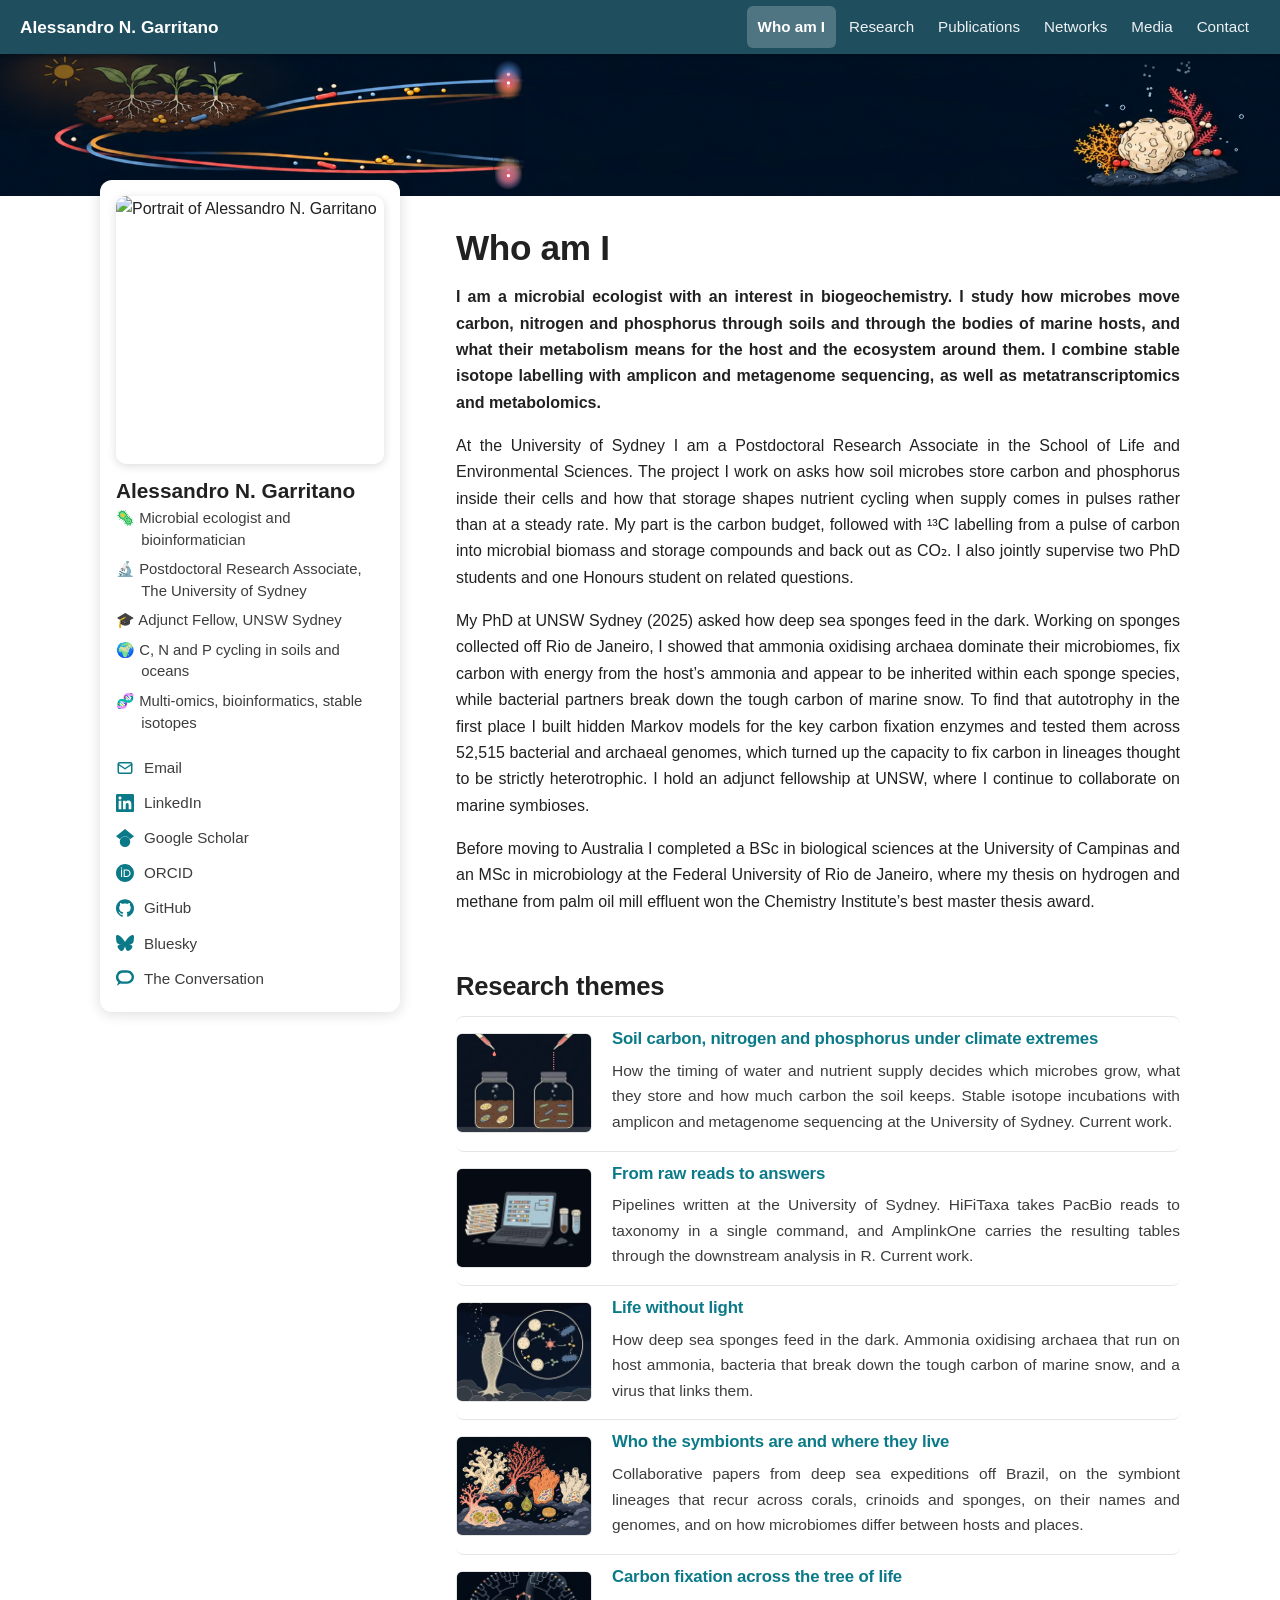
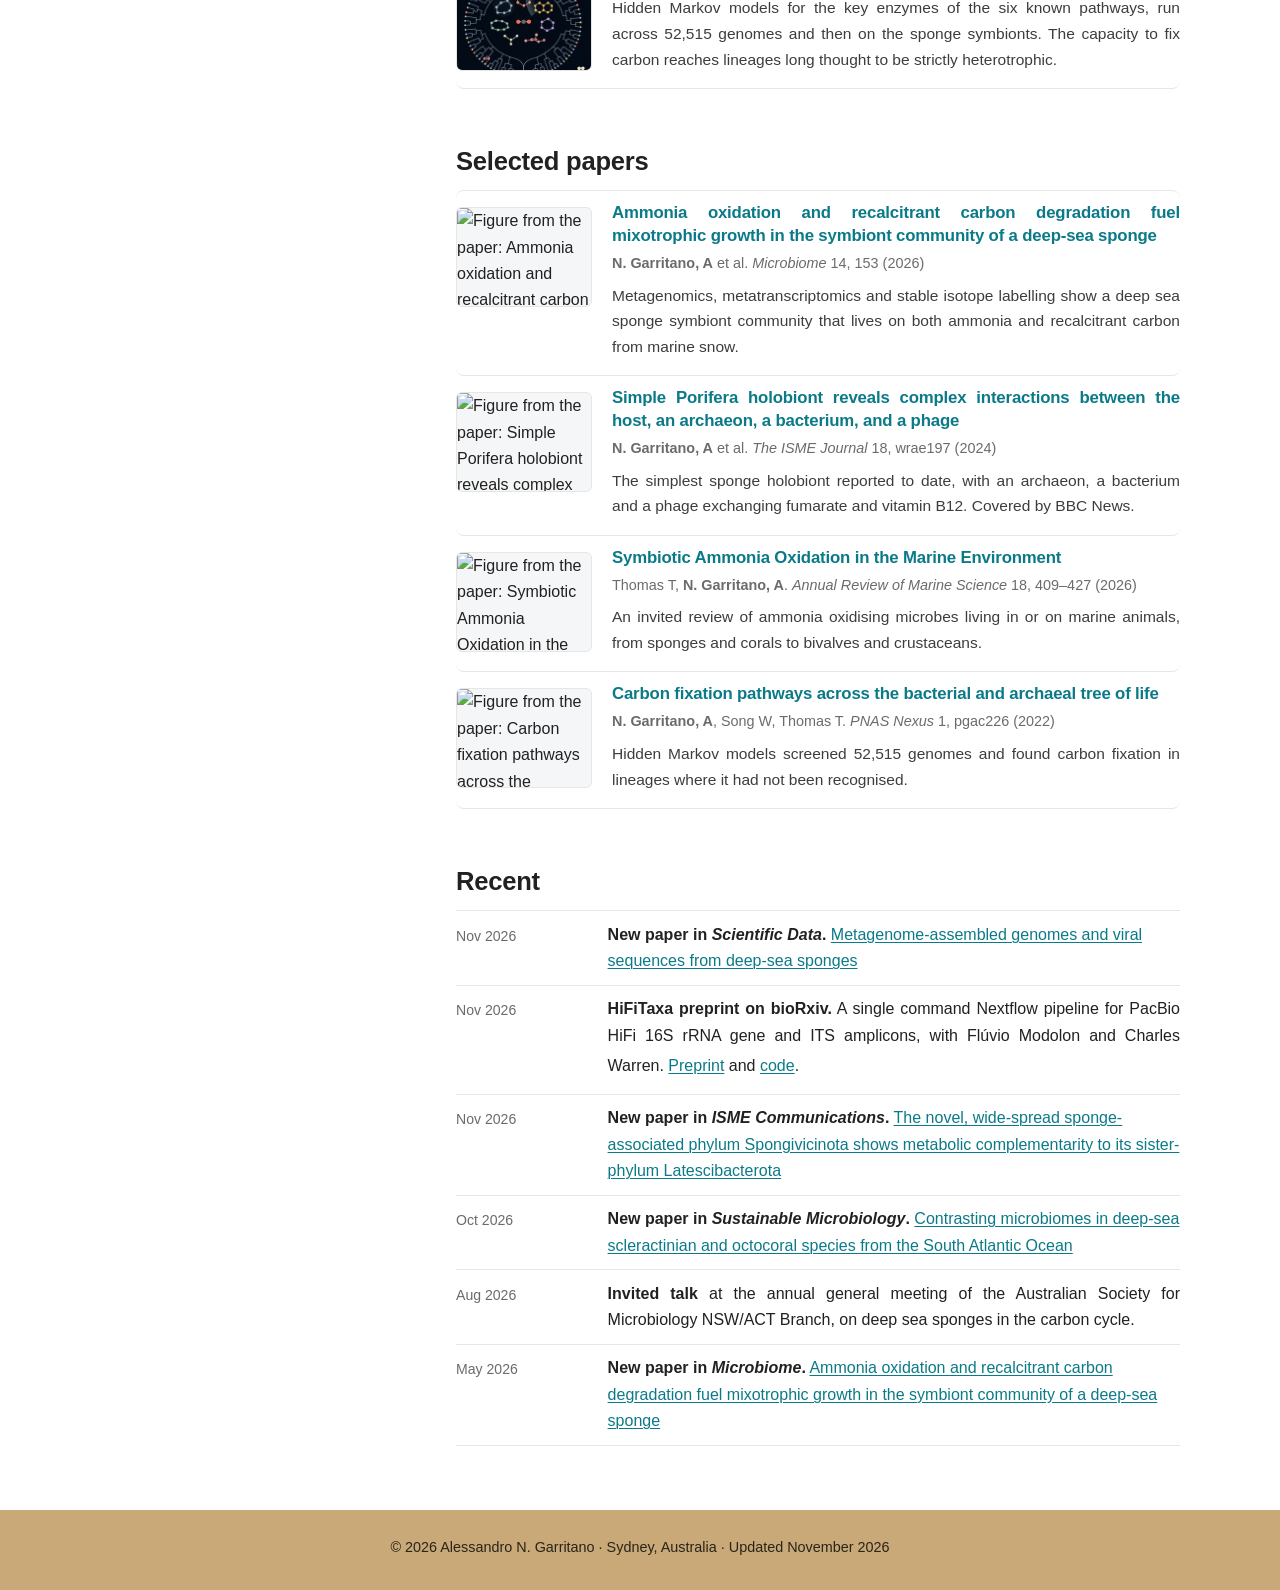
==== index.html @ 1c4681a7 "Website update 2026-11-25" ====
<!doctype html>
<html lang="en-AU">
<head>
<meta charset="utf-8">
<meta name="viewport" content="width=device-width, initial-scale=1">
<title>Alessandro N. Garritano | Microbial ecologist and bioinformatician</title>
<meta name="description" content="Alessandro N. Garritano, microbial ecologist at the University of Sydney, studies how soil and deep sea sponge microbes cycle carbon, nitrogen and phosphorus.">
<link rel="canonical" href="https://www.alessandrogarritano.com/">
<meta property="og:type" content="profile">
<meta property="og:title" content="Alessandro N. Garritano | Microbial ecologist and bioinformatician">
<meta property="og:description" content="Alessandro N. Garritano, microbial ecologist at the University of Sydney, studies how soil and deep sea sponge microbes cycle carbon, nitrogen and phosphorus.">
<meta property="og:url" content="https://www.alessandrogarritano.com/">
<meta property="og:image" content="https://www.alessandrogarritano.com/assets/img/portrait.jpg">
<meta name="twitter:card" content="summary">
<meta name="author" content="Alessandro N. Garritano">
<link rel="stylesheet" href="assets/style.css?v=15395b71e7">
<link rel="stylesheet" href="assets/animated.css?v=15395b71e7">
<link rel="preload" as="image" href="assets/img/banner.webp" media="(min-width: 561px)">
<link rel="preload" as="image" href="assets/img/banner_mobile.webp" media="(max-width: 560px)">
<link rel="icon" href="favicon.ico" sizes="48x48">
<link rel="icon" href="assets/favicon-32.png" sizes="32x32" type="image/png">
<link rel="icon" href="assets/favicon-192.png" sizes="192x192" type="image/png">
<link rel="apple-touch-icon" href="assets/apple-touch-icon.png">
<script>document.documentElement.className = "js"; try { if (sessionStorage.getItem("bannerDrawn")) { document.documentElement.classList.add("banner-drawn"); } } catch (e) {}</script>
<script type="application/ld+json">
{
  "@context": "https://schema.org",
  "@type": "Person",
  "@id": "https://www.alessandrogarritano.com/#person",
  "name": "Alessandro N. Garritano",
  "givenName": "Alessandro",
  "familyName": "Garritano",
  "jobTitle": "Postdoctoral Research Associate",
  "worksFor": {"@type": "Organization", "name": "The University of Sydney"},
  "affiliation": {
    "@type": "OrganizationRole",
    "roleName": "Adjunct Fellow",
    "affiliation": {"@type": "Organization", "name": "UNSW Sydney"}
  },
  "url": "https://www.alessandrogarritano.com/",
  "knowsAbout": ["Microbial ecology", "Soil biogeochemistry", "Soil microbiology", "Marine symbiosis", "Deep sea sponges", "Sponge microbiome", "Holobiont", "Ammonia oxidising archaea", "Ammonia-oxidizing archaea", "Nitrosopumilaceae", "Carbon fixation", "Carbon fixation pathways", "Nitrogen cycling", "Stable isotope probing", "Metagenomics", "Metagenome-assembled genomes", "Amplicon sequencing", "PacBio HiFi 16S rRNA sequencing", "Bioinformatics"],
  "alumniOf": [
    {"@type": "CollegeOrUniversity", "name": "UNSW Sydney"},
    {"@type": "CollegeOrUniversity", "name": "Federal University of Rio de Janeiro"},
    {"@type": "CollegeOrUniversity", "name": "University of Campinas"}
  ],
  "image": "https://www.alessandrogarritano.com/assets/img/portrait.jpg",
  "email": "mailto:alegarritano@gmail.com",
  "sameAs": [
    "https://orcid.org/0000-0002-8159-5178",
    "https://www.wikidata.org/wiki/Q139979362",
    "https://scholar.google.com/citations?user=conXSckAAAAJ",
    "https://github.com/alegarritano",
    "https://www.linkedin.com/in/alessandro-garritano/",
    "https://bsky.app/profile/alegarritano.bsky.social",
    "https://theconversation.com/profiles/alessandro-n-garritano-1388811"
  ]
}
</script>
</head>
<body data-page="index">
<a class="skip" href="#content">Skip to content</a>
<header class="topbar">
  <div class="wrap">
    <a class="brand" href="/">Alessandro N. Garritano</a>
    <nav aria-label="Main"><ul>
      <li><a href="/" aria-current="page">Who am I</a></li>
      <li><a href="research.html">Research</a></li>
      <li><a href="publications.html">Publications</a></li>
      <li><a href="networks.html">Networks</a></li>
      <li><a href="media.html">Media</a></li>
      <li><a href="contact.html">Contact</a></li>
    </ul></nav>
  </div>
</header>
<div class="strip" role="img" aria-label="Illustration of the carbon, nitrogen and phosphorus cycles. Seedlings rooted in soil under the sun on the left, a deep sea sponge with corals on the right, and three coloured loops carrying microbes and molecules between them."></div>
<script>
(function () {
  var bar = document.querySelector('.topbar'), root = document.documentElement;
  function h() { return getComputedStyle(bar).position === 'sticky' ? bar.offsetHeight : 0; }
  function set() { root.style.setProperty('--topbar-h', h() + 'px'); }
  set();
  if (window.ResizeObserver) { new ResizeObserver(set).observe(bar); } else { window.addEventListener('resize', set); }
  window.addEventListener('load', function () {
    set();
    if (location.hash.length < 2) { return; }
    var t = document.getElementById(decodeURIComponent(location.hash.slice(1)));
    if (!t) { return; }
    var top = t.getBoundingClientRect().top, b = h();
    if (top < b || top > b + 60) { t.scrollIntoView(); }
  });
})();
</script>

<main id="main"><div class="layout">
<aside class="side" aria-label="Profile">
  <img class="portrait" src="assets/img/portrait.jpg" alt="Portrait of Alessandro N. Garritano" width="240" height="240">
  <div class="who">
    <p class="name">Alessandro N. Garritano</p>
    <p class="role-short">Microbial ecologist and bioinformatician</p>
    <p class="quick"><a class="email" href="mailto:alegarritano@gmail.com"><svg aria-hidden="true" focusable="false" role="img" viewBox="0 0 24 24" xmlns="http://www.w3.org/2000/svg" class="stroke"><rect x="3" y="5" width="18" height="14" rx="2"/><path d="M3 7l9 6 9-6"/></svg><span>Email</span></a><button type="button" class="more-toggle" aria-expanded="false" aria-controls="profile-more">Profile and links</button></p>
  </div>
  <div class="more" id="profile-more">
  <div class="role">
    <p>🦠 Microbial ecologist and bioinformatician</p>
    <p>🔬 Postdoctoral Research Associate, The University of Sydney</p>
    <p>🎓 Adjunct Fellow, UNSW Sydney</p>
    <p>🌍 C, N and P cycling in soils and oceans</p>
    <p>🧬 Multi-omics, bioinformatics, stable isotopes</p>
  </div>
  <ul class="links">
      <li><a href="mailto:alegarritano@gmail.com"><svg aria-hidden="true" focusable="false" role="img" viewBox="0 0 24 24" xmlns="http://www.w3.org/2000/svg" class="stroke"><rect x="3" y="5" width="18" height="14" rx="2"/><path d="M3 7l9 6 9-6"/></svg><span>Email</span></a></li>
      <li><a href="https://www.linkedin.com/in/alessandro-garritano/"><svg aria-hidden="true" focusable="false" role="img" viewBox="0 0 24 24" xmlns="http://www.w3.org/2000/svg"><path d="M20.447 20.452h-3.554v-5.569c0-1.328-.027-3.037-1.852-3.037-1.853 0-2.136 1.445-2.136 2.939v5.667H9.351V9h3.414v1.561h.046c.477-.9 1.637-1.85 3.37-1.85 3.601 0 4.267 2.37 4.267 5.455v6.286zM5.337 7.433c-1.144 0-2.063-.926-2.063-2.065 0-1.138.92-2.063 2.063-2.063 1.14 0 2.064.925 2.064 2.063 0 1.139-.925 2.065-2.064 2.065zm1.782 13.019H3.555V9h3.564v11.452zM22.225 0H1.771C.792 0 0 .774 0 1.729v20.542C0 23.227.792 24 1.771 24h20.451C23.2 24 24 23.227 24 22.271V1.729C24 .774 23.2 0 22.222 0h.003z"/></svg><span>LinkedIn</span></a></li>
      <li><a href="https://scholar.google.com/citations?user=conXSckAAAAJ"><svg aria-hidden="true" focusable="false" role="img" viewBox="0 0 24 24" xmlns="http://www.w3.org/2000/svg"><path d="M5.242 13.769L0 9.5 12 0l12 9.5-5.242 4.269C17.548 11.249 14.978 9.5 12 9.5c-2.977 0-5.548 1.748-6.758 4.269zM12 10a7 7 0 1 0 0 14 7 7 0 0 0 0-14z"/></svg><span>Google Scholar</span></a></li>
      <li><a href="https://orcid.org/0000-0002-8159-5178"><svg aria-hidden="true" focusable="false" role="img" viewBox="0 0 24 24" xmlns="http://www.w3.org/2000/svg"><path d="M12 0C5.372 0 0 5.372 0 12s5.372 12 12 12 12-5.372 12-12S18.628 0 12 0zM7.369 4.378c.525 0 .947.431.947.947s-.422.947-.947.947a.95.95 0 0 1-.947-.947c0-.525.422-.947.947-.947zm-.722 3.038h1.444v10.041H6.647V7.416zm3.562 0h3.9c3.712 0 5.344 2.653 5.344 5.025 0 2.578-2.016 5.025-5.325 5.025h-3.919V7.416zm1.444 1.303v7.444h2.297c3.272 0 4.022-2.484 4.022-3.722 0-2.016-1.284-3.722-4.097-3.722h-2.222z"/></svg><span>ORCID</span></a></li>
      <li><a href="https://github.com/alegarritano"><svg aria-hidden="true" focusable="false" role="img" viewBox="0 0 24 24" xmlns="http://www.w3.org/2000/svg"><path d="M12 .297c-6.63 0-12 5.373-12 12 0 5.303 3.438 9.8 8.205 11.385.6.113.82-.258.82-.577 0-.285-.01-1.04-.015-2.04-3.338.724-4.042-1.61-4.042-1.61C4.422 18.07 3.633 17.7 3.633 17.7c-1.087-.744.084-.729.084-.729 1.205.084 1.838 1.236 1.838 1.236 1.07 1.835 2.809 1.305 3.495.998.108-.776.417-1.305.76-1.605-2.665-.3-5.466-1.332-5.466-5.93 0-1.31.465-2.38 1.235-3.22-.135-.303-.54-1.523.105-3.176 0 0 1.005-.322 3.3 1.23.96-.267 1.98-.399 3-.405 1.02.006 2.04.138 3 .405 2.28-1.552 3.285-1.23 3.285-1.23.645 1.653.24 2.873.12 3.176.765.84 1.23 1.91 1.23 3.22 0 4.61-2.805 5.625-5.475 5.92.42.36.81 1.096.81 2.22 0 1.606-.015 2.896-.015 3.286 0 .315.21.69.825.57C20.565 22.092 24 17.592 24 12.297c0-6.627-5.373-12-12-12"/></svg><span>GitHub</span></a></li>
      <li><a href="https://bsky.app/profile/alegarritano.bsky.social"><svg aria-hidden="true" focusable="false" role="img" viewBox="0 0 24 24" xmlns="http://www.w3.org/2000/svg"><path d="M12 10.8c-1.087-2.114-4.046-6.053-6.798-7.995C2.566.944 1.561 1.266.902 1.565.139 1.908 0 3.08 0 3.768c0 .69.378 5.65.624 6.479.815 2.736 3.713 3.66 6.383 3.364.136-.02.275-.039.415-.056-.138.022-.276.04-.415.056-3.912.58-7.387 2.005-2.83 7.078 5.013 5.19 6.87-1.113 7.823-4.308.953 3.195 2.05 9.271 7.733 4.308 4.267-4.308 1.172-6.498-2.74-7.078a8.741 8.741 0 0 1-.415-.056c.14.017.279.036.415.056 2.67.297 5.568-.628 6.383-3.364.246-.828.624-5.79.624-6.478 0-.69-.139-1.861-.902-2.206-.659-.298-1.664-.62-4.3 1.24C16.046 4.748 13.087 8.687 12 10.8Z"/></svg><span>Bluesky</span></a></li>
      <li><a href="https://theconversation.com/profiles/alessandro-n-garritano-1388811"><svg aria-hidden="true" focusable="false" role="img" viewBox="0 0 24 24" xmlns="http://www.w3.org/2000/svg"><path d="M23.996 10.543c-.131-4.91-4.289-8.773-9.2-8.773H9.005a8.997 8.997 0 0 0-5.957 15.746L1.05 22.23l4.942-2.98c.95.36 1.964.524 3.012.524h6.024c5.04 0 9.099-4.156 8.969-9.23zm-8.937 5.958H9.07c-2.587 0-5.205-2.03-5.696-4.583a5.724 5.724 0 0 1 5.63-6.874h5.99c2.586 0 5.205 2.03 5.696 4.582.688 3.667-2.095 6.875-5.63 6.875z"/></svg><span>The Conversation</span></a></li>
  </ul>
  </div>
</aside>
<div class="content">
<h1 class="page-title" id="content" tabindex="-1">Who am I</h1>
<p class="intro">I am a microbial ecologist with an interest in biogeochemistry. I study how microbes move carbon, nitrogen and phosphorus through soils and through the bodies of marine hosts, and what their metabolism means for the host and the ecosystem around them. I combine stable isotope labelling with amplicon and metagenome sequencing, as well as metatranscriptomics and metabolomics.</p>
<p>At the University of Sydney I am a Postdoctoral Research Associate in the School of Life and Environmental Sciences. The project I work on asks how soil microbes store carbon and phosphorus inside their cells and how that storage shapes nutrient cycling when supply comes in pulses rather than at a steady rate. My part is the carbon budget, followed with ¹³C labelling from a pulse of carbon into microbial biomass and storage compounds and back out as CO₂. I also jointly supervise two PhD students and one Honours student on related questions.</p>
<p>My PhD at UNSW Sydney (2025) asked how deep sea sponges feed in the dark. Working on sponges collected off Rio de Janeiro, I showed that ammonia oxidising archaea dominate their microbiomes, fix carbon with energy from the host’s ammonia and appear to be inherited within each sponge species, while bacterial partners break down the tough carbon of marine snow. To find that autotrophy in the first place I built hidden Markov models for the key carbon fixation enzymes and tested them across 52,515 bacterial and archaeal genomes, which turned up the capacity to fix carbon in lineages thought to be strictly heterotrophic. I hold an adjunct fellowship at UNSW, where I continue to collaborate on marine symbioses.</p>
<p>Before moving to Australia I completed a BSc in biological sciences at the University of Campinas and an MSc in microbiology at the Federal University of Rio de Janeiro, where my thesis on hydrogen and methane from palm oil mill effluent won the Chemistry Institute’s best master thesis award.</p>

<h2 id="themes">Research themes</h2>
<ul class="items">
  <li class="item"><img class="thumb" src="assets/img/thumbs/theme-soil.webp" alt="Illustration: Soil carbon, nitrogen and phosphorus under climate extremes" loading="lazy" width="136" height="100"><div>
    <h3><a href="research.html#soil">Soil carbon, nitrogen and phosphorus under climate extremes</a></h3>
    <p class="summary">How the timing of water and nutrient supply decides which microbes grow, what they store and how much carbon the soil keeps. Stable isotope incubations with amplicon and metagenome sequencing at the University of Sydney. Current work.</p>
  </div></li>
  <li class="item"><img class="thumb" src="assets/img/thumbs/theme-tools.webp" alt="Illustration: From raw reads to answers" loading="lazy" width="136" height="100"><div>
    <h3><a href="research.html#tools">From raw reads to answers</a></h3>
    <p class="summary">Pipelines written at the University of Sydney. HiFiTaxa takes PacBio reads to taxonomy in a single command, and AmplinkOne carries the resulting tables through the downstream analysis in R. Current work.</p>
  </div></li>
  <li class="item"><img class="thumb" src="assets/img/thumbs/theme-symbiosis.webp" alt="Illustration: Life without light" loading="lazy" width="136" height="100"><div>
    <h3><a href="research.html#symbiosis">Life without light</a></h3>
    <p class="summary">How deep sea sponges feed in the dark. Ammonia oxidising archaea that run on host ammonia, bacteria that break down the tough carbon of marine snow, and a virus that links them.</p>
  </div></li>
  <li class="item"><img class="thumb" src="assets/img/thumbs/theme-hosts.webp" alt="Illustration: Who the symbionts are and where they live" loading="lazy" width="136" height="100"><div>
    <h3><a href="research.html#identity">Who the symbionts are and where they live</a></h3>
    <p class="summary">Collaborative papers from deep sea expeditions off Brazil, on the symbiont lineages that recur across corals, crinoids and sponges, on their names and genomes, and on how microbiomes differ between hosts and places.</p>
  </div></li>
  <li class="item"><img class="thumb" src="assets/img/thumbs/theme-carbon-fixation.jpg" alt="Illustration: Carbon fixation across the tree of life" loading="lazy" width="136" height="100"><div>
    <h3><a href="research.html#carbon-fixation">Carbon fixation across the tree of life</a></h3>
    <p class="summary">Hidden Markov models for the key enzymes of the six known pathways, run across 52,515 genomes and then on the sponge symbionts. The capacity to fix carbon reaches lineages long thought to be strictly heterotrophic.</p>
  </div></li>
</ul>

<h2 id="selected">Selected papers</h2>
<ul class="items">
  <li class="item"><img class="thumb" src="assets/img/thumbs/p-calyx.jpg" alt="Figure from the paper: Ammonia oxidation and recalcitrant carbon degradation fuel mixotrophic growth in the symbiont community of a deep-sea sponge" loading="lazy" width="136" height="100"><div>
    <h3><a href="https://doi.org/10.1186/s40168-026-02411-y">Ammonia oxidation and recalcitrant carbon degradation fuel mixotrophic growth in the symbiont community of a deep-sea sponge</a></h3>
    <span class="venue"><strong>N. Garritano, A</strong> et al. <i>Microbiome</i> 14, 153 (2026)</span>
    <p class="summary">Metagenomics, metatranscriptomics and stable isotope labelling show a deep sea sponge symbiont community that lives on both ammonia and recalcitrant carbon from marine snow.</p>
  </div></li>
  <li class="item"><img class="thumb" src="assets/img/thumbs/p-holobiont.jpg" alt="Figure from the paper: Simple Porifera holobiont reveals complex interactions between the host, an archaeon, a bacterium, and a phage" loading="lazy" width="136" height="100"><div>
    <h3><a href="https://doi.org/10.1093/ismejo/wrae197">Simple Porifera holobiont reveals complex interactions between the host, an archaeon, a bacterium, and a phage</a></h3>
    <span class="venue"><strong>N. Garritano, A</strong> et al. <i>The ISME Journal</i> 18, wrae197 (2024)</span>
    <p class="summary">The simplest sponge holobiont reported to date, with an archaeon, a bacterium and a phage exchanging fumarate and vitamin B12. Covered by BBC News.</p>
  </div></li>
  <li class="item"><img class="thumb" src="assets/img/thumbs/p-review.jpg" alt="Figure from the paper: Symbiotic Ammonia Oxidation in the Marine Environment" loading="lazy" width="136" height="100"><div>
    <h3><a href="https://doi.org/10.1146/annurev-marine-040824-032008">Symbiotic Ammonia Oxidation in the Marine Environment</a></h3>
    <span class="venue">Thomas T, <strong>N. Garritano, A</strong>. <i>Annual Review of Marine Science</i> 18, 409–427 (2026)</span>
    <p class="summary">An invited review of ammonia oxidising microbes living in or on marine animals, from sponges and corals to bivalves and crustaceans.</p>
  </div></li>
  <li class="item"><img class="thumb" src="assets/img/thumbs/p-cfp.jpg" alt="Figure from the paper: Carbon fixation pathways across the bacterial and archaeal tree of life" loading="lazy" width="136" height="100"><div>
    <h3><a href="https://doi.org/10.1093/pnasnexus/pgac226">Carbon fixation pathways across the bacterial and archaeal tree of life</a></h3>
    <span class="venue"><strong>N. Garritano, A</strong>, Song W, Thomas T. <i>PNAS Nexus</i> 1, pgac226 (2022)</span>
    <p class="summary">Hidden Markov models screened 52,515 genomes and found carbon fixation in lineages where it had not been recognised.</p>
  </div></li>
</ul>

<h2 id="recent">Recent</h2>
<ul class="timeline">
  <li><span class="when">Nov 2026</span><p class="what paper"><span class="t">New paper in <i>Scientific Data</i>.</span> <a href="https://doi.org/10.1038/s41597-026-08711-0">Metagenome-assembled genomes and viral sequences from deep-sea sponges</a></p></li>
  <li><span class="when">Nov 2026</span><p class="what"><span class="t">HiFiTaxa preprint on bioRxiv.</span> A single command Nextflow pipeline for PacBio HiFi 16S rRNA gene and ITS amplicons, with Flúvio Modolon and Charles Warren. <a href="https://doi.org/10.64898/2026.11.03.763332">Preprint</a> and <a href="https://github.com/alegarritano/HiFiTaxa">code</a>.</p></li>
  <li><span class="when">Nov 2026</span><p class="what paper"><span class="t">New paper in <i>ISME Communications</i>.</span> <a href="https://doi.org/10.1093/ismeco/ycag317">The novel, wide-spread sponge-associated phylum Spongivicinota shows metabolic complementarity to its sister-phylum Latescibacterota</a></p></li>
  <li><span class="when">Oct 2026</span><p class="what paper"><span class="t">New paper in <i>Sustainable Microbiology</i>.</span> <a href="https://doi.org/10.1093/sumbio/qvag048">Contrasting microbiomes in deep-sea scleractinian and octocoral species from the South Atlantic Ocean</a></p></li>
  <li><span class="when">Aug 2026</span><p class="what"><span class="t">Invited talk</span> at the annual general meeting of the Australian Society for Microbiology NSW/ACT Branch, on deep sea sponges in the carbon cycle.</p></li>
  <li><span class="when">May 2026</span><p class="what paper"><span class="t">New paper in <i>Microbiome</i>.</span> <a href="https://doi.org/10.1186/s40168-026-02411-y">Ammonia oxidation and recalcitrant carbon degradation fuel mixotrophic growth in the symbiont community of a deep-sea sponge</a></p></li>
</ul>
</div>
</div></main>

<footer class="site-footer">
  <div class="wrap">© 2026 Alessandro N. Garritano · Sydney, Australia · Updated November 2026</div>
</footer>
<script>
(function () {
  var b = document.querySelector('.more-toggle'), side = document.querySelector('.side');
  if (!b || !side) { return; }
  b.addEventListener('click', function () {
    var open = side.classList.toggle('open');
    b.setAttribute('aria-expanded', open ? 'true' : 'false');
  });
})();
</script>
<script src="assets/animated.js?v=15395b71e7"></script>
<script src="assets/figures.js?v=15395b71e7"></script>
<script src="assets/extras.js?v=15395b71e7"></script>
<script data-goatcounter="https://alegarritano.goatcounter.com/count" async src="//gc.zgo.at/count.js"></script>
</body>
</html>
---- assets/style.css ----
/* alessandrogarritano.com  |  static site styles, version 2 (banner and pill navigation layout) */
@import url('fonts/fonts.css');

:root {
  --bg: #ffffff;
  --bg-2: #f5f6f7;
  --ink: #212121;
  --ink-2: #3d3d3d;
  --muted: #6b6b6b;
  --accent: #0b7a88;
  --accent-2: #085e69;
  --accent-tint: #e3f1f3;
  --sand: #c8a977;
  --sand-tint: #f3ebdc;
  --rule: #e6e6e6;
  --link: #0b7a88;
  --focus: #b5651d;
  --sans: 'Inter', -apple-system, BlinkMacSystemFont, 'Segoe UI', Roboto, Helvetica, Arial, sans-serif;
  --maxw: 820px;
  color-scheme: light;
}

*, *::before, *::after { box-sizing: border-box; }
html { -webkit-text-size-adjust: 100%; --topbar-h: 56px; scroll-padding-top: calc(var(--topbar-h) + 14px); }
@media (max-width: 760px) { html { --topbar-h: 100px; } }
@media (max-width: 560px) { html { --topbar-h: 0px; } }
body {
  margin: 0;
  background: var(--bg);
  color: var(--ink);
  font-family: var(--sans);
  font-size: 1rem;
  line-height: 1.65;
}
img, svg { max-width: 100%; height: auto; }
a { color: var(--link); text-decoration: underline; text-decoration-thickness: 1px; text-underline-offset: 0.14em; }
a:hover { color: var(--accent-2); }
a:focus-visible, button:focus-visible { outline: 3px solid var(--focus); outline-offset: 2px; border-radius: 3px; }
.skip { position: fixed; left: -999px; top: 8px; background: #fff; color: var(--accent-2); font-weight: 600; padding: 8px 14px; border-radius: 6px; z-index: 40; box-shadow: 0 2px 10px rgba(0,0,0,0.3); }
.skip:focus, .skip:focus-visible { left: 8px; outline: 3px solid var(--focus); outline-offset: 2px; }
h1[tabindex="-1"]:focus, h2[tabindex="-1"]:focus { outline: none; }

h1, h2, h3, h4 { color: var(--ink); line-height: 1.25; letter-spacing: -0.01em; margin: 0 0 0.5em; }
h2 { font-size: 1.6rem; font-weight: 700; margin-top: 2.2em; }
h3 { font-size: 1.12rem; font-weight: 600; margin-top: 1.5em; }
p { margin: 0 0 1.05em; }
strong, b { font-weight: 600; }
sub, sup { line-height: 0; font-size: 0.72em; }
hr { border: 0; border-top: 1px solid var(--rule); margin: 2.4em 0; }

/* top bar */
.topbar { position: sticky; top: 0; z-index: 20; background: #1f4e5f; color: #fff; box-shadow: 0 1px 4px rgba(0,0,0,0.18); }
.topbar .wrap { max-width: none; margin: 0; padding: 0 20px; min-height: 54px; display: flex; align-items: center; justify-content: space-between; gap: 12px 20px; flex-wrap: wrap; }
.topbar .brand { color: #fff; font-weight: 700; font-size: 1.08rem; text-decoration: none; white-space: nowrap; padding: 12px 0; }
.topbar nav ul { list-style: none; margin: 0; padding: 0; display: flex; flex-wrap: wrap; gap: 2px; }
.topbar nav a { display: block; color: rgba(255,255,255,0.92); text-decoration: none; padding: 8px 11px; border-radius: 6px; font-size: 0.95rem; font-weight: 500; }
.topbar a:focus-visible { outline-color: #fff; }
.topbar nav a:hover { background: rgba(255,255,255,0.14); color: #fff; }
.topbar nav a[aria-current="page"] { background: rgba(255,255,255,0.22); color: #fff; font-weight: 700; }
@media (max-width: 560px) { .topbar .wrap { padding-bottom: 6px; } .topbar nav a { padding: 6px 9px; font-size: 0.9rem; } }

/* banner strip */
.strip { aspect-ratio: 2000 / 222; max-height: 240px; background: #001024 url('img/banner.webp') center / cover no-repeat; }

/* two column layout with sidebar */
.layout { max-width: 1120px; margin: 0 auto; padding: 22px 20px 40px; display: grid; grid-template-columns: 1fr; gap: 28px; }
.side { background: #fff; border-radius: 12px; box-shadow: 0 2px 14px rgba(0,0,0,0.14); padding: 16px; position: relative; z-index: 2; }
@media (min-width: 880px) { .layout { grid-template-columns: 300px minmax(0, 1fr); gap: 56px; padding-top: 0; } .side { position: sticky; top: 74px; align-self: start; margin-top: -16px; } .content { padding-top: 30px; } }
.side .portrait { width: 100%; max-width: 100%; aspect-ratio: 1 / 1; object-fit: cover; border-radius: 10px; display: block; box-shadow: 0 2px 10px rgba(0,0,0,0.14); }
.side .name { font-size: 1.3rem; font-weight: 700; margin: 14px 0 4px; line-height: 1.25; }
.side .role { margin: 0 0 16px; display: grid; gap: 8px; color: var(--ink-2); font-size: 0.93rem; line-height: 1.45; }
.side .role p { margin: 0; padding-left: 1.7em; text-indent: -1.7em; text-align: left; hyphens: manual; }
.side .links { list-style: none; padding: 0; margin: 0; display: grid; gap: 0; }
.side .links a { display: flex; align-items: center; gap: 10px; padding: 5px 0; color: var(--ink-2); text-decoration: none; font-size: 0.95rem; }
.side .links a:hover { color: var(--accent); }
.side .links svg { width: 18px; height: 18px; fill: currentColor; color: var(--accent); flex: 0 0 18px; }
.side .links svg.stroke { fill: none; stroke: currentColor; stroke-width: 2; stroke-linecap: round; stroke-linejoin: round; }
.side .role-short, .side .quick { display: none; }
/* phones and tablets: compact card, the longer profile sits behind a button */
@media (max-width: 879px) {
  .side { display: grid; grid-template-columns: 64px minmax(0, 1fr); gap: 0 14px; align-items: center; margin-top: -24px; padding: 12px 14px; }
  .side .portrait { width: 64px; border-radius: 50%; }
  .side .name { margin: 0; font-size: 1.12rem; }
  .side .role-short { display: block; margin: 1px 0 0; color: var(--ink-2); font-size: 0.86rem; line-height: 1.35; }
  .side .quick { display: flex; flex-wrap: wrap; align-items: center; gap: 0 16px; margin: 0; font-size: 0.9rem; }
  .side .quick .email { display: inline-flex; align-items: center; gap: 6px; font-weight: 600; text-decoration: none; padding: 8px 0; }
  .side .quick svg { width: 16px; height: 16px; fill: currentColor; }
  .side .quick svg.stroke { fill: none; stroke: currentColor; stroke-width: 2; stroke-linecap: round; stroke-linejoin: round; }
  .side .more-toggle { font: inherit; color: var(--link); background: none; border: 0; padding: 8px 0; cursor: pointer; text-decoration: underline; text-underline-offset: 0.14em; }
  .side .more-toggle::after { content: " +"; }
  .side.open .more-toggle::after { content: " \2212"; }
  .side .more { grid-column: 1 / -1; margin-top: 12px; padding-top: 12px; border-top: 1px solid var(--rule); }
  .js .side:not(.open) .more { display: none; }
  html:not(.js) .side .more-toggle { display: none; }
  .side .links { grid-template-columns: repeat(2, minmax(0, 1fr)); gap: 0 14px; }
  .side .links li:first-child { display: none; }
  .layout { gap: 18px; padding-top: 22px; }
  .content .page-title { font-size: 1.8rem; }
}
.content { min-width: 0; }
.content .page-title { font-size: 2.2rem; margin-top: 0; }
.content p, .content .pub .summary, .content .item .summary { text-align: justify; hyphens: auto; }
.content .meta, .content .subnav, .content .lede { text-align: left; hyphens: manual; }

/* page body */
main { padding: 0; }
.container { max-width: var(--maxw); margin: 0 auto; padding: 0 20px; }
.page-title { font-size: 1.9rem; font-weight: 700; margin: 0.4em 0 0.4em; }
.lede { font-size: 1.15rem; line-height: 1.55; color: var(--ink-2); }
.meta { font-size: 0.9rem; color: var(--muted); }
.small { font-size: 0.93rem; }
.eyebrow { font-size: 0.78rem; font-weight: 600; letter-spacing: 0.1em; text-transform: uppercase; color: var(--accent); margin: 0 0 0.6em; }
.subnav { font-size: 0.92rem; color: var(--muted); margin: 0 0 1.6rem; }
nav.subnav { display: flex; flex-wrap: wrap; gap: 4px 20px; font-size: 0.95rem; }
.subnav a { margin-right: 0; }

/* buttons */
.btn { display: inline-block; font-size: 0.92rem; font-weight: 600; text-decoration: none; color: #fff; background: var(--accent); padding: 9px 18px; border-radius: 999px; }
.btn:hover { background: var(--accent-2); color: #fff; }
.btn.ghost { color: var(--accent); background: transparent; border: 1.5px solid var(--accent); }
.btn.ghost:hover { background: var(--accent-tint); }
.btn-row { display: flex; flex-wrap: wrap; gap: 10px; margin: 0.6em 0 1.8em; }

/* thumbnail lists (publications, projects, themes) */
.items { list-style: none; padding: 0; margin: 0.6rem 0 0; }
.item { display: grid; grid-template-columns: 136px 1fr; gap: 20px; align-items: start; padding: 16px 0; border-bottom: 1px solid var(--rule); }
.item:first-child { border-top: 1px solid var(--rule); }
.thumb { width: 136px; height: 100px; object-fit: cover; border-radius: 6px; background: var(--bg-2); display: block; border: 1px solid var(--rule); }
.item h3 { margin: 0 0 0.25em; font-size: 1.05rem; line-height: 1.35; text-align: justify; hyphens: auto; }
.item h3 a { text-decoration: none; }
.item h3 a:hover { text-decoration: underline; }
.item .authors { display: block; color: var(--ink-2); font-size: 0.95rem; }
.item .venue { display: block; color: var(--muted); font-size: 0.9rem; margin-bottom: 0.3em; }
.item .venue i { font-style: italic; }
.item > div { min-width: 0; }
.item .links { font-size: 0.88rem; overflow-wrap: anywhere; }
.item .links a + a { margin-left: 12px; }
.item .summary { margin: 0.45em 0 0; font-size: 0.97rem; color: var(--ink-2); }
.item .credit { display: block; font-size: 0.74rem; color: var(--muted); margin-top: 4px; line-height: 1.3; }
@media (max-width: 560px) {
  .item { grid-template-columns: 100px 1fr; gap: 14px; }
  .thumb { width: 100px; height: 74px; }
}
.tag { display: inline-block; font-size: 0.72rem; font-weight: 600; letter-spacing: 0.04em; text-transform: uppercase; color: var(--accent); background: var(--accent-tint); border-radius: 4px; padding: 2px 7px; vertical-align: middle; margin-left: 6px; }
.tag.sand { color: #5b4418; background: var(--sand-tint); }

/* research illustrations (inline svg) */
.ill { margin: 1.4rem auto 1.8rem; max-width: 680px; }
.ill svg, .ill img { display: block; width: 100%; height: auto; }
.ill img { border-radius: 10px; }
.ill figcaption { font-size: 0.86rem; color: var(--muted); margin: 8px 4px 0; text-align: center; }
.ill .ln { fill: none; stroke: #1f4e5f; stroke-width: 2; stroke-linecap: round; stroke-linejoin: round; }
.ill .ln2 { fill: none; stroke: #c8a977; stroke-width: 2; stroke-linecap: round; stroke-linejoin: round; }
.ill .ln3 { fill: none; stroke: #8a8a8a; stroke-width: 1.5; stroke-linecap: round; stroke-linejoin: round; }
.ill .thin { stroke-width: 1.2; }
.ill .dash { stroke-dasharray: 5 5; }
.ill .f1 { fill: #dce8ec; }
.ill .f2 { fill: #efe4cf; }
.ill .f3 { fill: #1f4e5f; }
.ill .f4 { fill: #c8a977; }
.ill .fb { fill: #ffffff; }
.ill .lab { font-family: var(--sans); font-size: 12px; fill: #3d3d3d; }
.ill .lab-s { font-family: var(--sans); font-size: 10.5px; fill: #6b6b6b; }
.ill .lab-b { font-family: var(--sans); font-size: 12px; font-weight: 600; fill: #1f4e5f; }
.ill .mono { font-family: ui-monospace, 'SF Mono', Menlo, Consolas, monospace; font-size: 11.5px; fill: #212121; }
.ill .glass { fill: #ffffff; stroke: #1f4e5f; stroke-width: 2; }
.ill .p1 { fill: #1f4e5f; }
.ill .p2 { fill: #c8a977; }
.ill .p3 { fill: #dce8ec; stroke: #1f4e5f; stroke-width: 1.5; }
.ill .p4 { fill: #efe4cf; stroke: #c8a977; stroke-width: 1.5; }
.ill .p5 { fill: #8a8a8a; }
.ill .p6 { fill: #ffffff; stroke: #3d3d3d; stroke-width: 1.5; }
.ill .p0 { fill: #ffffff; stroke: #d0d0d0; stroke-width: 1; }

.theme { margin-top: 2.6rem; padding-top: 0.2rem; border-top: 1px solid var(--rule); }
.theme:first-of-type { border-top: 0; margin-top: 0; }

/* tools */
.tools { display: grid; grid-template-columns: 1fr; gap: 14px; margin: 1.2rem 0 0; padding: 0; list-style: none; }
@media (min-width: 700px) { .tools { grid-template-columns: repeat(3, 1fr); } }
.tool { border: 1px solid var(--rule); border-radius: 10px; padding: 16px 18px; background: var(--bg-2); }
.tool h3 { margin: 0 0 0.4em; font-size: 1.05rem; }
.tool p { font-size: 0.95rem; line-height: 1.5; color: var(--ink-2); margin: 0 0 0.6em; }
.tool .links { font-size: 0.88rem; }
.tool .links a + a { margin-left: 12px; }

/* timeline (cv, recent) */
.timeline { list-style: none; padding: 0; margin: 0.6em 0 0; }
.timeline li { display: grid; grid-template-columns: 8.6em 1fr; gap: 14px; padding: 0.65em 0; border-top: 1px solid var(--rule); }
.timeline li:last-child { border-bottom: 1px solid var(--rule); }
.timeline .when { font-size: 0.88rem; color: var(--muted); padding-top: 0.2em; }
.timeline .what { margin: 0; }
.timeline .what .t { font-weight: 600; }
@media (max-width: 480px) { .timeline li { grid-template-columns: 1fr; gap: 2px; } }
.cv h2 { font-size: 1.35rem; margin-top: 2em; padding-bottom: 0.3em; border-bottom: 2px solid var(--accent-tint); }

/* contact */
.contact-list { list-style: none; padding: 0; margin: 1rem 0 0; display: grid; grid-template-columns: 1fr; gap: 10px; }
@media (min-width: 640px) { .contact-list { grid-template-columns: 1fr 1fr; } }
.contact-list li { border: 1px solid var(--rule); border-radius: 10px; padding: 14px 16px; background: var(--bg-2); }
.contact-list .k { display: block; font-size: 0.76rem; font-weight: 600; letter-spacing: 0.08em; text-transform: uppercase; color: var(--muted); margin-bottom: 4px; }
.contact-list a { word-break: break-word; }

/* footer */
.site-footer { background: var(--sand); margin-top: 24px; padding: 26px 16px 30px; text-align: center; color: #2a2419; font-size: 0.9rem; }
.site-footer .wrap { max-width: 1120px; margin: 0 auto; }

/* print (used for the CV PDF) */
.print-only { display: none; }
@media print {
  @page { size: A4; margin: 16mm 16mm 18mm; }
  body { font-size: 10.4pt; line-height: 1.38; background: #fff; color: #111; }
  .hero, .site-footer, .no-print, .skip { display: none !important; }
  main { padding: 0; }
  .container { max-width: none; padding: 0; }
  .page-title { font-size: 20pt; margin-bottom: 0.2em; }
  .cv h2 { font-size: 12pt; margin-top: 1.3em; break-after: avoid; }
  .timeline li { break-inside: avoid; padding: 0.35em 0; }
  a { color: #0b7a88; text-decoration: none; }
  .print-only { display: block !important; }
}

/* compact paper list inside research themes */
.pubs { list-style: none; padding: 0; margin: 0.4rem 0 0; }
.pub { padding: 0.9em 0; border-top: 1px solid var(--rule); }
.pub:last-child { border-bottom: 1px solid var(--rule); }
.pub .title { font-weight: 600; display: block; line-height: 1.4; }
.pub .venue { display: block; color: var(--muted); font-size: 0.92rem; }
.pub .venue i { font-style: italic; }
.pub .links { display: block; font-size: 0.88rem; margin-top: 0.2em; }
.pub .links a + a { margin-left: 12px; }
.pub .summary { margin: 0.45em 0 0; color: var(--ink-2); font-size: 0.97rem; }
.thumb.contain { object-fit: contain; padding: 6px; background: #fff; }

/* cv page, plain lists and pdf viewer */
.cvlist { list-style: none; padding: 0; margin: 0.3em 0 0; }
.cvlist li { padding: 0.5em 0; border-bottom: 1px solid var(--rule); font-size: 0.97rem; line-height: 1.5; }
.cvlist li b { color: var(--accent); font-weight: 600; margin-right: 8px; }
.pdf-embed { border: 1px solid var(--rule); border-radius: 10px; overflow: hidden; background: var(--bg-2); }
.pdf-embed iframe { width: 100%; height: 920px; border: 0; display: block; }
.pdf-fallback { display: none; margin-top: 0.6em; }
@media (max-width: 700px) { .pdf-embed { display: none; } .pdf-fallback { display: block; } }
.tools { grid-template-columns: repeat(auto-fit, minmax(260px, 1fr)); }
@media (min-width: 700px) { .tools { grid-template-columns: repeat(auto-fit, minmax(260px, 1fr)); } }
@media print { .cvlist li { break-inside: avoid; padding: 0.3em 0; } .cvlist li b { color: #0b7a88; } }

/* research page, career stage blocks with question headings */
.stage { margin: 3rem 0 0; padding-top: 1.1rem; border-top: 3px solid var(--accent-tint); font-size: 1.05rem; font-weight: 700; letter-spacing: 0.02em; color: var(--accent); }
.stage .meta { display: block; text-transform: none; letter-spacing: 0; font-weight: 400; font-size: 0.95rem; color: var(--muted); margin-top: 3px; }
.theme h3.q { font-size: 1.4rem; font-weight: 700; line-height: 1.25; margin: 1.1em 0 0.5em; letter-spacing: -0.01em; }
.stage + .theme { border-top: 0; margin-top: 1.2rem; }

/* media page */
.media-list { list-style: none; padding: 0; margin: 0.6rem 0 0; }
.media-list li { padding: 0.7em 0; border-bottom: 1px solid var(--rule); }
.media-list .outlet { font-weight: 600; }
.media-list .when { color: var(--muted); font-size: 0.9rem; margin-left: 8px; }
.media-list .about { display: block; color: var(--ink-2); font-size: 0.95rem; margin-top: 2px; }

/* paper cards on the research page */
.pubcards { grid-template-columns: repeat(auto-fit, minmax(300px, 1fr)); }
.tool .venue { color: var(--muted); font-size: 0.88rem; margin: -0.2em 0 0.55em; }
.tool .links a { margin-right: 12px; }
.tool .links a + a { margin-left: 0; }
.tool .tag { margin-left: 4px; }

/* status badges */
.badge { display: inline-block; font-size: 0.68rem; font-weight: 700; letter-spacing: 0.07em; text-transform: uppercase; padding: 3px 8px; border-radius: 4px; vertical-align: middle; line-height: 1.2; margin-right: 4px; }
.badge.published { background: #dcefe3; color: #1d6b3a; }
.badge.accepted { background: #dbe9f6; color: #1f4e7a; }
.badge.review { background: var(--sand-tint); color: #5b4418; }
/* tidy cards: equal structure, links pinned to the bottom */
.tool { display: flex; flex-direction: column; padding: 18px 20px; }
.tool h3 { font-size: 1.05rem; line-height: 1.35; margin: 0 0 0.45em; }
.tool .venue { color: var(--muted); font-size: 0.86rem; line-height: 1.5; margin: 0 0 0.7em; }
.tool p { margin: 0 0 0.7em; }
.tool .links { margin-top: auto; padding-top: 0.2em; margin-bottom: 0; }
.tools { gap: 16px; align-items: stretch; }
.content .tool p { text-align: justify; hyphens: auto; }
.content .tool .venue, .content .tool .links { text-align: left; }
.content h3.year { font-size: 1.02rem; font-weight: 700; color: var(--ink-2); margin: 1.6rem 0 0; padding-bottom: 4px; border-bottom: 1px solid var(--rule); }
.content h2 + h3.year { margin-top: 0.9rem; }
.content h3.year + .items { margin-top: 0; }
.content h3.year + .items .item:first-child { border-top: 0; }

/* opening paragraph of Who am I */
.content p.intro { font-weight: 700; }

/* networks page */
.network { margin-top: 1.6rem; }
.network h2 { margin-bottom: 0.4rem; }
.network p:last-child { margin-top: 0.3rem; }

/* phones get a 6 to 1 banner, half the height of the earlier 3 to 1 strip */
@media (max-width: 560px) { .strip { aspect-ratio: 900 / 150; max-height: none; background-image: url('img/banner_mobile.webp'); } }

/* phones: body copy is left aligned, full justification leaves wide gaps in narrow columns */

/* citation and attention badges, on the same line as the DOI and Summary links */
.item .links { display: flex; flex-wrap: wrap; align-items: center; gap: 4px 12px; }
.item .links a + a { margin-left: 0; }
.item .metrics { display: inline-flex; flex-wrap: wrap; align-items: center; gap: 4px 8px; line-height: 1; }
.item .metrics > span { display: inline-block; }
.item .metrics a { text-decoration: none; }

/* comfortable tap height for the small text links */
.item .links > a, .tool .links a, nav.subnav a { display: inline-block; padding: 6px 0; }
/* narrow phones: thumbnail above the text so the text keeps the full width */
@media (max-width: 480px) { .item { grid-template-columns: 1fr; gap: 10px; } .item .thumb { width: 136px; height: 100px; } }
/* phones: the three row top bar scrolls away with the page instead of staying pinned */
@media (max-width: 560px) { .topbar { position: static; } }

/* the title's first line has built in leading above the letters; pull it up so the letters start level with the top of the thumbnail */
.item h3 { margin-top: -0.3em; }

/* the whole row of a theme or paper is clickable, not only its title; other links in the row stay on top */
.item { position: relative; }
.item h3 a::after { content: ""; position: absolute; inset: 0; }
.item .links, .item .links a, .item .metrics, .item .authors a, .item .venue a, .item .summary a { position: relative; z-index: 1; }
.item:hover h3 a { text-decoration: underline; }
/* small inline links get a taller tap area */
.timeline .what a, .item .links a, .item .venue a { display: inline-block; padding: 4px 0; }


/* Publications: copy citation button, styled as a small link beside the DOI */
.item .cite { position: relative; z-index: 1; margin-left: 12px; padding: 4px 0; border: 0; background: none; font: inherit; color: var(--accent-2); text-decoration: underline; text-decoration-color: var(--rule); text-underline-offset: 2px; cursor: pointer; }
.item .cite:hover { color: var(--accent); text-decoration-color: currentColor; }
.item .cite.done { color: var(--muted); text-decoration: none; }

/* Recent: automatic paper entries read as a title line, so no justified stretching and the link wraps like text */
.timeline .what.paper { text-align: left; hyphens: manual; }
.timeline .what.paper a { display: inline; padding: 0; }

/* Research cards: citation and attention badges under the links */
.tool .metrics { display: flex; flex-wrap: wrap; align-items: center; gap: 4px 8px; margin: 0.3em 0 0; line-height: 1; }
.tool .metrics:empty { display: none; }
.tool .metrics > span { display: inline-block; }
.tool .metrics a { text-decoration: none; margin: 0; padding: 0; }
---- assets/animated.css ----
/* Animated preview layer (not on the live site). Loaded after style.css. */

/* 1. the element cycle in the banner */
.strip { position: relative; overflow: hidden; }
.strip canvas.cycle { position: absolute; inset: 0; width: 100%; height: 100%; pointer-events: none; }
.strip .cycle-hint { position: absolute; top: 8px; padding: 3px 9px; border-radius: 999px; background: rgba(0,16,36,0.6); color: #fff; font: 600 12px/1.4 var(--sans); opacity: 0; transform: translateY(-4px); transition: opacity 0.25s, transform 0.25s; pointer-events: none; }
.strip .cycle-hint.left { left: 12px; }
.strip .cycle-hint.right { right: 12px; }
.strip.hover-soil .cycle-hint.left, .strip.hover-sea .cycle-hint.right { opacity: 1; transform: none; }
/* on the first page of a visit the banner opens without its loops, and the script draws them in */
@media (min-width: 561px) and (prefers-reduced-motion: no-preference) {
  .js:not(.banner-drawn) .strip { background-image: url('img/banner_noloops.webp'); }
}
@media (max-width: 560px) and (prefers-reduced-motion: no-preference) {
  .js:not(.banner-drawn) .strip { background-image: url('img/banner_mobile_noloops.webp'); }
}

/* themes on the home page light up when their end of the cycle is hovered */
.items .item { transition: background-color 0.3s, box-shadow 0.3s; border-radius: 8px; }
.items .item.lit { background: var(--accent-tint); box-shadow: inset 4px 0 0 var(--accent); }

/* 2. research page: the margins darken from sunlit to midnight as the page goes deeper */
/* same layout as every other page: the page column stays white and only the space outside it takes the depth colour */
body.depth { background: linear-gradient(90deg, var(--depth-bg, #fff) 0, var(--depth-bg, #fff) calc(50% - 560px), #fff calc(50% - 560px), #fff calc(50% + 560px), var(--depth-bg, #fff) calc(50% + 560px)); }
/* phones and tablets: a thin depth line at the left edge instead of the gauge */
.depth-line { position: fixed; left: 0; top: 0; bottom: 0; width: 5px; background: var(--depth-bg, #fff); z-index: 14; transition: background-color 1.2s ease-out; }
@media (min-width: 1180px) { .depth-line { display: none; } }

@media (prefers-reduced-motion: reduce) {
  body.depth, .depth-line, .items .item { transition: none; }
}

/* ---------- smooth page changes: the bar, banner and sidebar stay, the content fades ---------- */
@view-transition { navigation: auto; }
.topbar { view-transition-name: topbar; }
.strip { view-transition-name: strip; }
.side { view-transition-name: side; }
::view-transition-old(root), ::view-transition-new(root) { animation-duration: 220ms; }

/* ---------- research figures ---------- */
.fig-anim { position: relative; }
.fig-anim > svg { position: absolute; inset: 0; width: 100%; height: 100%; pointer-events: none; border-radius: 10px; overflow: hidden; }

/* illustrations settle in the first time they are scrolled to */
figure.ill.reveal { opacity: 0; transform: translateY(18px); transition: opacity 0.7s ease-out, transform 0.7s ease-out; }
figure.ill.reveal.in { opacity: 1; transform: none; }

/* ---------- cards answer the pointer ---------- */
.item .thumb { transition: transform 0.25s ease-out, box-shadow 0.25s; }
.item:hover .thumb { transform: scale(1.04); box-shadow: 0 4px 14px rgba(0,0,0,0.16); }
.tool { transition: transform 0.2s ease-out, box-shadow 0.2s; }
.tool:hover { transform: translateY(-3px); box-shadow: 0 8px 22px rgba(0,0,0,0.10); }

@media (prefers-reduced-motion: reduce) {
  @view-transition { navigation: none; }
  .item .thumb, .tool,     }


/* animated theme thumbnails on the home page */
.thumb-anim { display: block; position: relative; width: 136px; height: 100px; border-radius: 6px; overflow: hidden; }
.thumb-anim > svg { position: absolute; inset: 1px; width: calc(100% - 2px); height: calc(100% - 2px); pointer-events: none; }
@media (max-width: 560px) { .thumb-anim { width: 100px; height: 74px; } }
@media (max-width: 480px) { .thumb-anim { width: 136px; height: 100px; } }
.item:hover .thumb-anim .thumb { transform: none; }
.item:hover .thumb-anim { transform: scale(1.04); box-shadow: 0 4px 14px rgba(0,0,0,0.16); }
.thumb-anim { transition: transform 0.25s ease-out, box-shadow 0.25s; }


/* ---------- networks: cards and the co-author globe ---------- */
.netcards { margin-top: 1.4rem; grid-auto-rows: 1fr; }
.netcards .tool h3 { font-size: 1.05rem; }
.globe-card { overflow: hidden; }
figure.netglobe { margin: auto 0 0; padding-top: 6px; }
figure.netglobe svg { display: block; width: 100%; height: auto; aspect-ratio: 1; touch-action: pan-y; cursor: grab; user-select: none; -webkit-user-select: none; }
figure.netglobe svg:active { cursor: grabbing; }
figure.netglobe .sea { fill: #e3eef1; }
figure.netglobe .rim { fill: url(#shade); stroke: #bcd1d7; stroke-width: 1; pointer-events: none; }
figure.netglobe .grat { fill: none; stroke: #c3d6db; stroke-width: 0.6; }
figure.netglobe .land { fill: #dde7e3; stroke: #b9cbc8; stroke-width: 0.6; }
figure.netglobe .route { fill: none; stroke: var(--accent); stroke-opacity: 0.65; stroke-width: 2; stroke-linecap: round; stroke-dasharray: 1; stroke-dashoffset: 1; }
figure.netglobe.in .route { transition: stroke-dashoffset 2.3s ease-in-out var(--d); stroke-dashoffset: 0; }
figure.netglobe .dot { fill: var(--accent); stroke: #fff; stroke-width: 2; }
figure.netglobe .home .dot { fill: #1f4e5f; }
figure.netglobe .ring { fill: none; stroke: var(--accent); stroke-width: 2; opacity: 0; transform-box: fill-box; transform-origin: center; }
figure.netglobe.in .ring { animation: netping 3.9s ease-out calc(var(--d) + 1600ms) 2; }
@keyframes netping { from { transform: scale(1); opacity: 0.8; } to { transform: scale(3); opacity: 0; } }
figure.netglobe .pin { opacity: 0; transition: opacity 0.89s calc(var(--d) + 1240ms); }
figure.netglobe.in .pin { opacity: 1; }
figure.netglobe.in .wcopy.wait .route { transition: none; stroke-dashoffset: 1; }
figure.netglobe.in .wcopy.wait .pin { transition: none; opacity: 0; }
figure.netglobe.in .wcopy.wait .ring { animation: none; }
figure.netglobe .wcopy .route.wrap { display: none; }
figure.netglobe .pin-label { font: 600 17px var(--sans); fill: var(--ink-2); paint-order: stroke; stroke: rgba(244,249,250,0.95); stroke-width: 4px; }
@media (prefers-reduced-motion: reduce) { figure.netglobe .route { stroke-dashoffset: 0; } figure.netglobe.in .ring { animation: none; } figure.netglobe .pin { transition: none; } }
figure.netglobe .pin-label .cc { font-weight: 500; fill: var(--muted); }
figure.netflat .pin-label.minor { opacity: 0; transition: opacity 0.4s; }
figure.netflat.zoomed .pin-label.minor { opacity: 1; }
figure.netflat.wide { margin: 0.6rem 0 0; }
figure.netflat.wide svg { aspect-ratio: auto; }
.emo { margin-right: 0.5em; }
.netcards { grid-template-columns: repeat(auto-fit, minmax(210px, 1fr)); }
figure.netflat svg { cursor: grab; touch-action: pan-y; }
figure.netflat svg:active { cursor: grabbing; }
/* Networks: the map section sits close under the bold opening line */
#coauthors { margin-top: 0.8rem; }
#coauthors h2 { margin-top: 0; margin-bottom: 0.5rem; }

/* phones: the map is drawn at about a third of its size, so the labels are set larger in map units (about 11 px on screen) */
@media (max-width: 560px) {
  figure.netflat .pin-label { font-size: 30px; stroke-width: 6px; }
  figure.netflat .pin-label.minor-phone { opacity: 0; transition: opacity 0.4s; }
  figure.netflat.zoomed .pin-label.minor-phone { opacity: 1; }
}

/* ---------- Research: element colour dividers ---------- */
.has-dividers .content .theme, .has-dividers .content .stage { border-top: 0; }
.divider { margin: 2.4rem 0 0.4rem; height: 18px; }
.divider + .stage { margin-top: 0.8rem; }
.divider + .theme { margin-top: 0.6rem; }
.divider svg { display: block; width: 100%; height: 18px; overflow: visible; }
.divider path { fill: none; stroke-width: 2; stroke-linecap: round; stroke-opacity: 0.85; stroke-dasharray: 1; stroke-dashoffset: 1; }
.divider.in path { transition: stroke-dashoffset 1.4s ease-in-out var(--d); stroke-dashoffset: 0; }

/* ---------- Research: career line in the gap beside the text ---------- */
.content { position: relative; }
.career { position: absolute; left: -30px; width: 2px; display: none; pointer-events: none; }
@media (min-width: 880px) { .career { display: block; } }
.career .track, .career .fill { position: absolute; left: 0; top: 0; width: 2px; border-radius: 2px; }
.career .track { height: 100%; background: var(--rule); }
.career .fill { height: 0; background: linear-gradient(var(--sand), var(--accent) 45%, #1f4e5f); transition: height 0.15s linear; }
.career .stop { position: absolute; left: 1px; width: 12px; height: 12px; margin: 4px 0 0 -6px; border-radius: 50%; background: #fff; border: 2px solid var(--rule); transition: border-color 0.3s, background 0.3s; }
.career .stop.passed { border-color: var(--accent); background: var(--accent-tint); }
.career .stop b { position: absolute; left: 50%; bottom: 15px; transform: translateX(-50%); white-space: nowrap; text-align: center; line-height: 1.2; font: 600 11px/1.2 var(--sans); color: var(--muted); letter-spacing: 0.02em; }
.career .stop.passed b { color: var(--accent-2); }
@media (prefers-reduced-motion: reduce) { .divider path { stroke-dashoffset: 0; } .career .fill { transition: none; } }
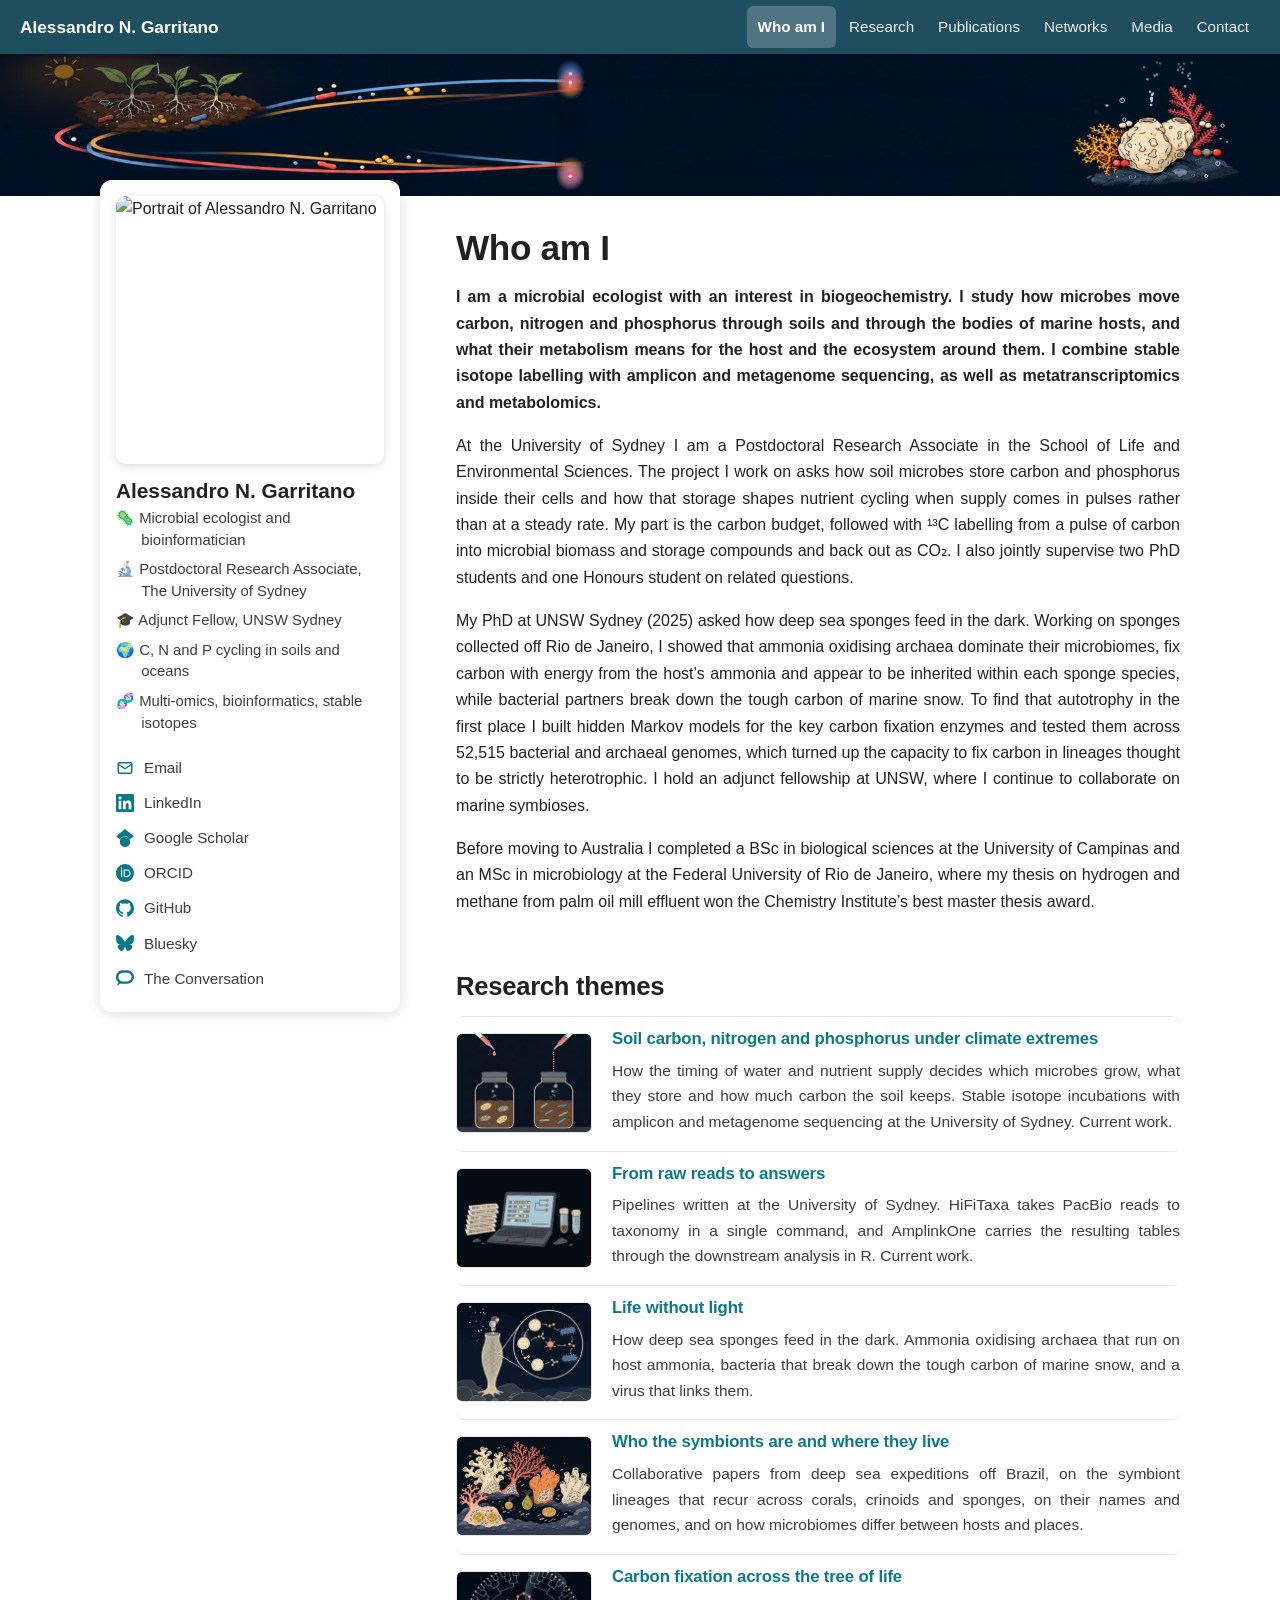
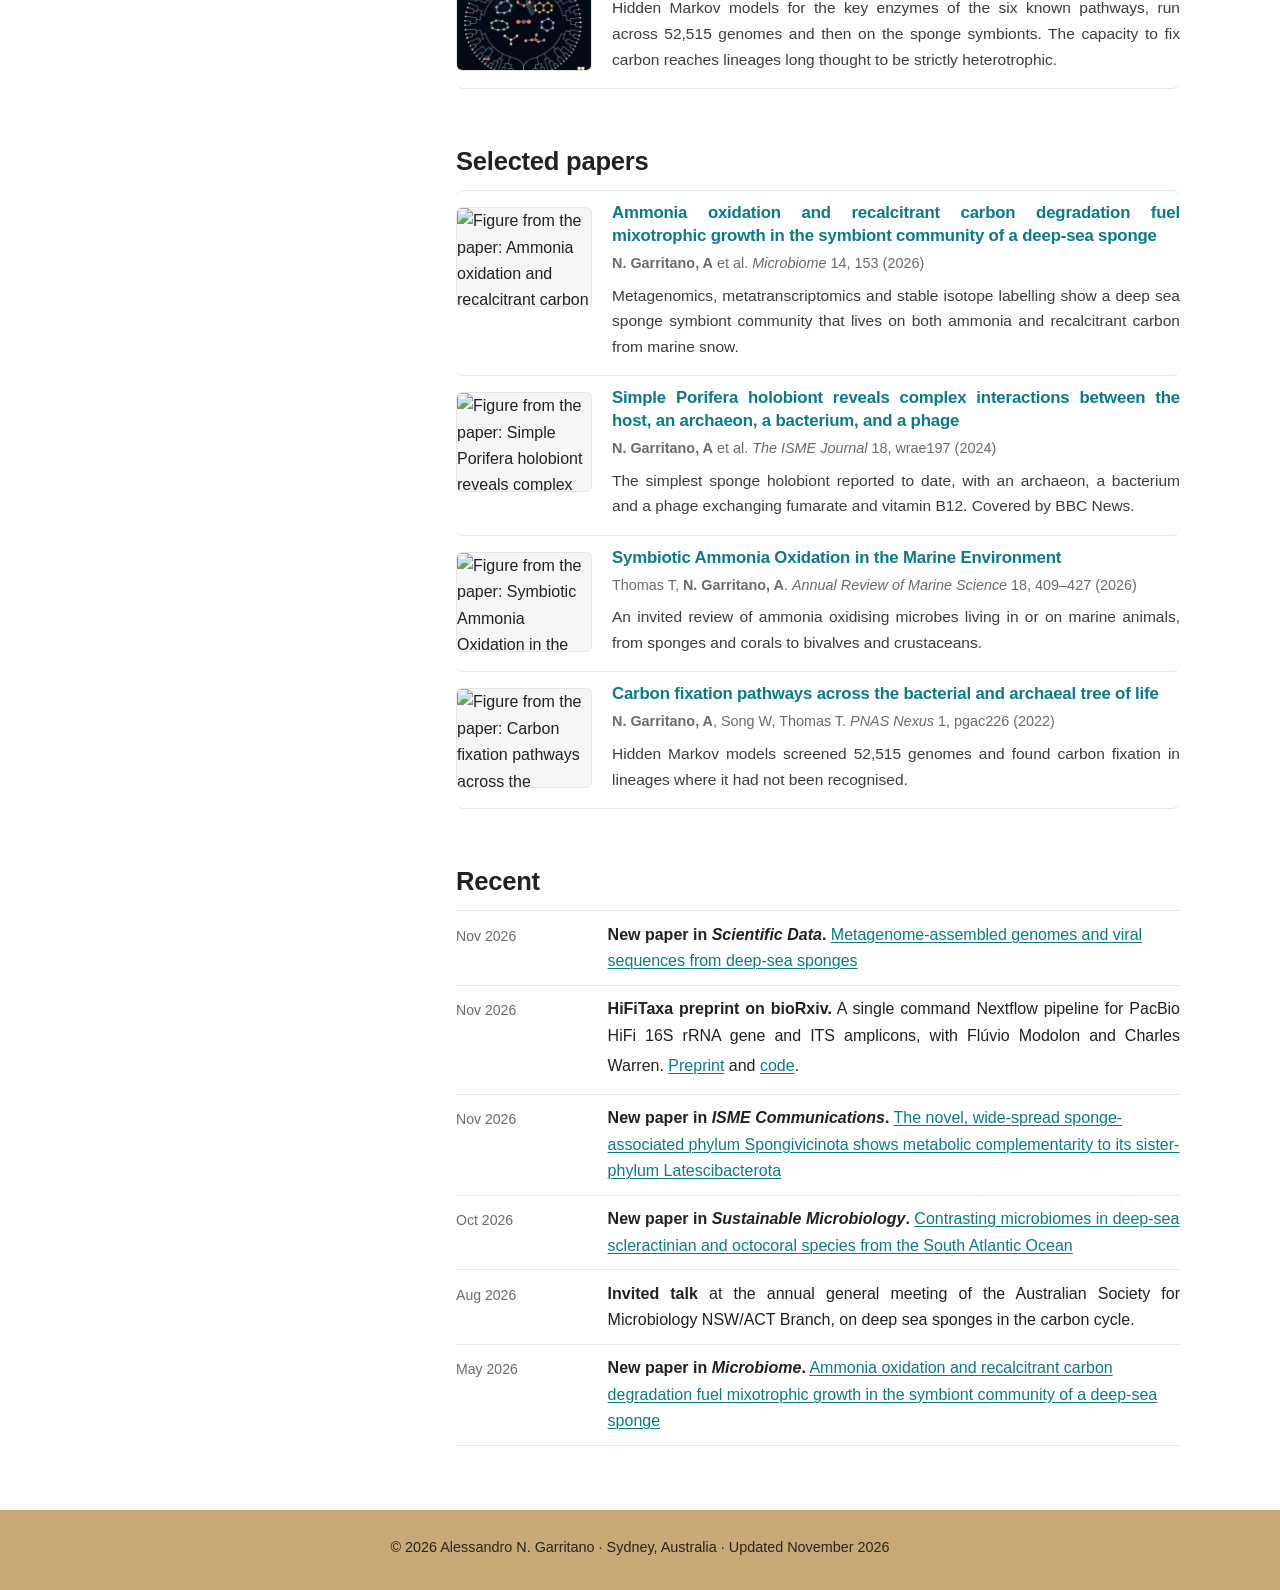
==== commit 34ea5ea1: "Website update 2026-11-25" ====
--- a/index.html
+++ b/index.html
@@ -13,10 +13,10 @@
 <meta property="og:image" content="https://www.alessandrogarritano.com/assets/img/portrait.jpg">
 <meta name="twitter:card" content="summary">
 <meta name="author" content="Alessandro N. Garritano">
-<link rel="stylesheet" href="assets/style.css?v=15395b71e7">
-<link rel="stylesheet" href="assets/animated.css?v=15395b71e7">
+<link rel="stylesheet" href="assets/style.css?v=10d589f2e3">
+<link rel="stylesheet" href="assets/animated.css?v=10d589f2e3">
 <link rel="preload" as="image" href="assets/img/banner.webp" media="(min-width: 561px)">
-<link rel="preload" as="image" href="assets/img/banner_mobile.webp" media="(max-width: 560px)">
+<link rel="preload" as="image" href="assets/img/banner_mobile_v2.webp" media="(max-width: 560px)">
 <link rel="icon" href="favicon.ico" sizes="48x48">
 <link rel="icon" href="assets/favicon-32.png" sizes="32x32" type="image/png">
 <link rel="icon" href="assets/favicon-192.png" sizes="192x192" type="image/png">
@@ -199,9 +199,9 @@
   });
 })();
 </script>
-<script src="assets/animated.js?v=15395b71e7"></script>
-<script src="assets/figures.js?v=15395b71e7"></script>
-<script src="assets/extras.js?v=15395b71e7"></script>
+<script src="assets/animated.js?v=10d589f2e3"></script>
+<script src="assets/figures.js?v=10d589f2e3"></script>
+<script src="assets/extras.js?v=10d589f2e3"></script>
 <script data-goatcounter="https://alegarritano.goatcounter.com/count" async src="//gc.zgo.at/count.js"></script>
 </body>
 </html>
--- a/assets/style.css
+++ b/assets/style.css
@@ -292,7 +292,7 @@
 .network p:last-child { margin-top: 0.3rem; }
 
 /* phones get a 6 to 1 banner, half the height of the earlier 3 to 1 strip */
-@media (max-width: 560px) { .strip { aspect-ratio: 900 / 150; max-height: none; background-image: url('img/banner_mobile.webp'); } }
+@media (max-width: 560px) { .strip { aspect-ratio: 900 / 150; max-height: none; background-image: url('img/banner_mobile_v2.webp'); } }
 
 /* phones: body copy is left aligned, full justification leaves wide gaps in narrow columns */
 
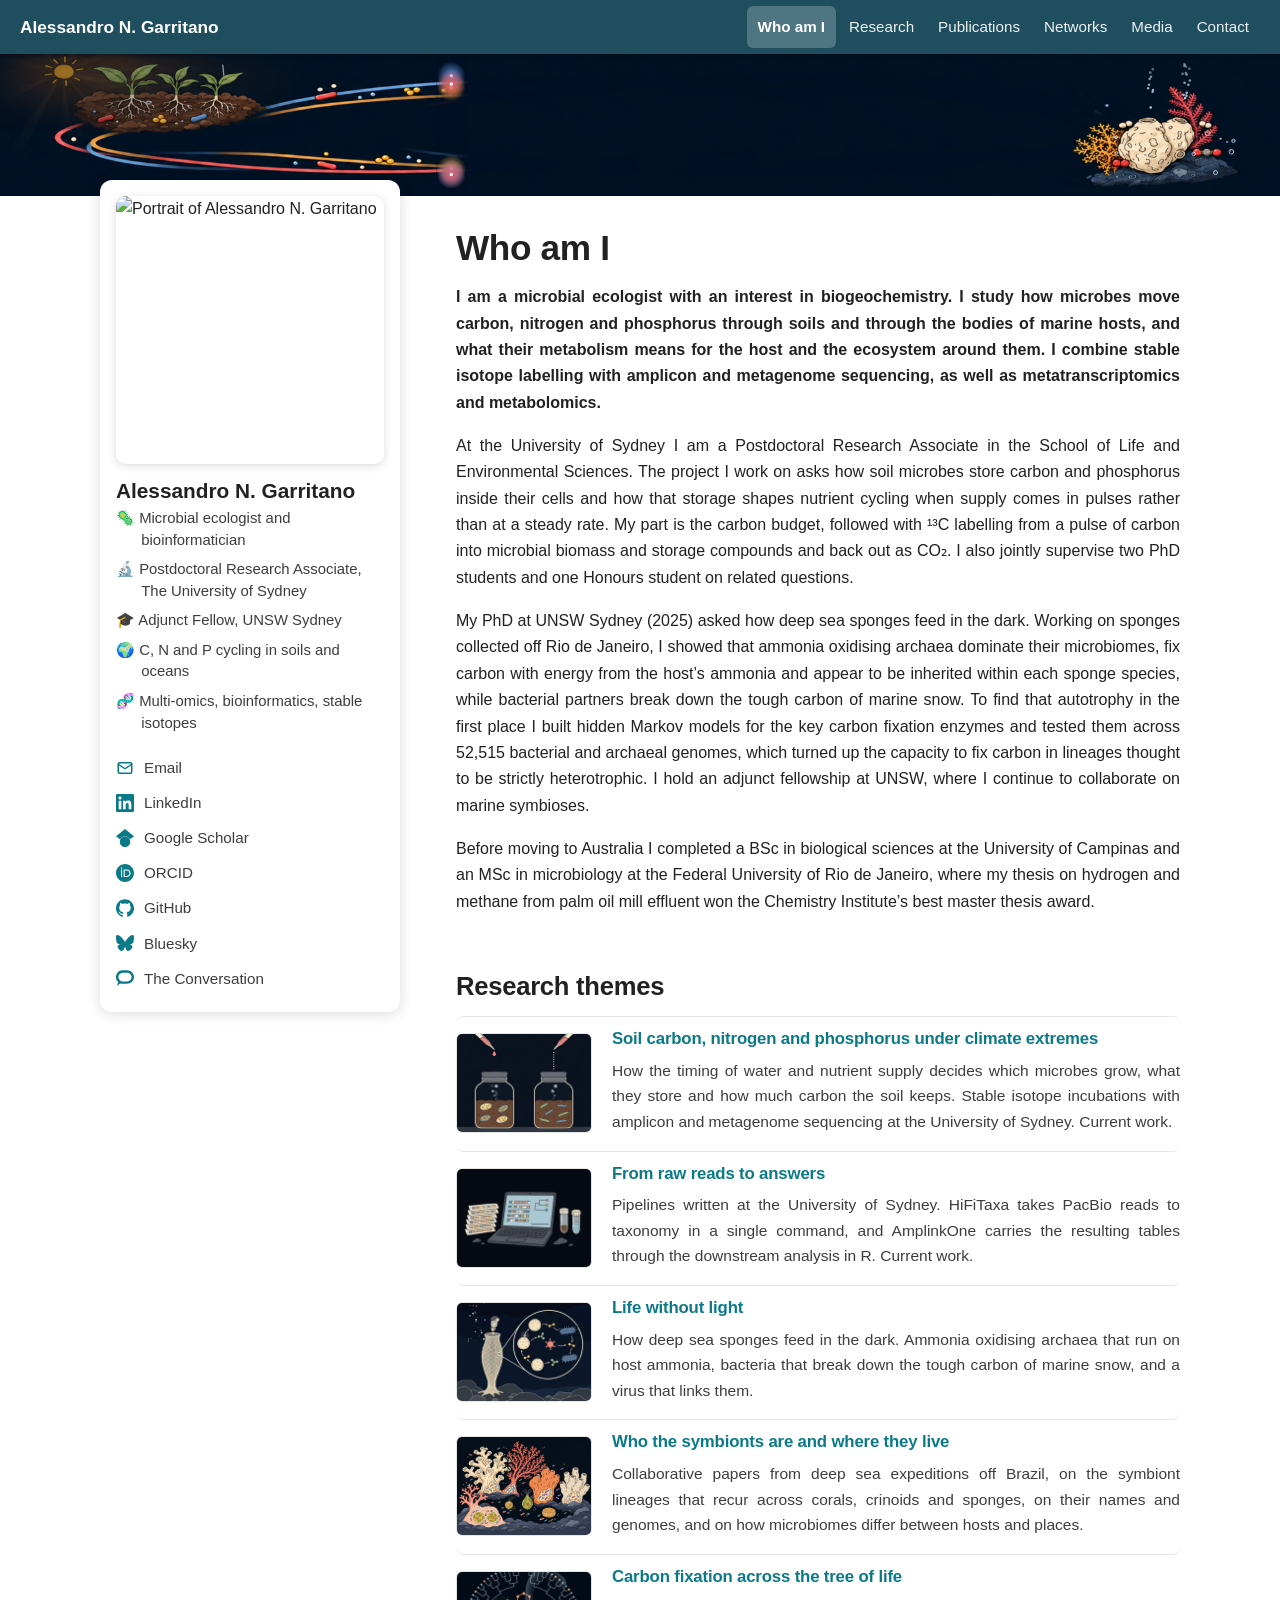
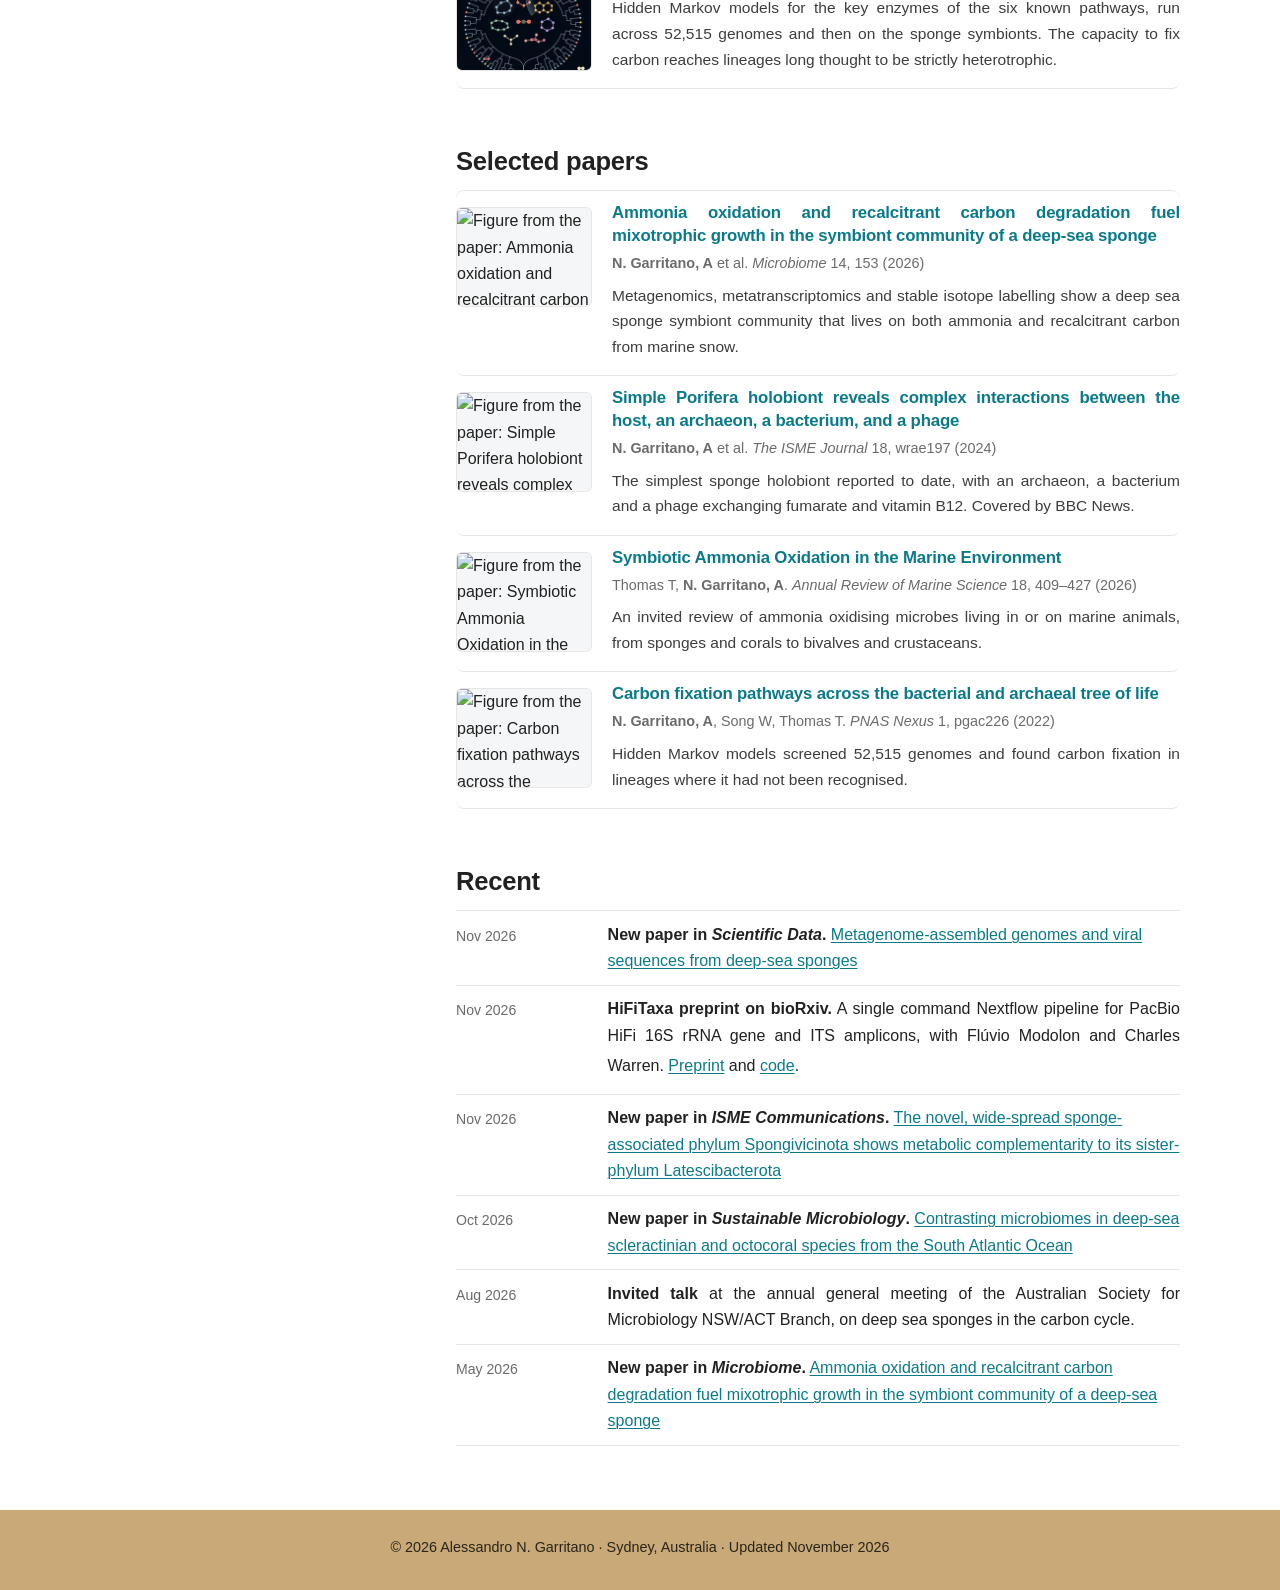
==== commit b5209c03: "Website update 2026-11-25" ====
--- a/index.html
+++ b/index.html
@@ -13,10 +13,10 @@
 <meta property="og:image" content="https://www.alessandrogarritano.com/assets/img/portrait.jpg">
 <meta name="twitter:card" content="summary">
 <meta name="author" content="Alessandro N. Garritano">
-<link rel="stylesheet" href="assets/style.css?v=10d589f2e3">
-<link rel="stylesheet" href="assets/animated.css?v=10d589f2e3">
+<link rel="stylesheet" href="assets/style.css?v=7e19371a58">
+<link rel="stylesheet" href="assets/animated.css?v=7e19371a58">
 <link rel="preload" as="image" href="assets/img/banner.webp" media="(min-width: 561px)">
-<link rel="preload" as="image" href="assets/img/banner_mobile_v2.webp" media="(max-width: 560px)">
+<link rel="preload" as="image" href="assets/img/banner_phone.webp" media="(max-width: 560px)">
 <link rel="icon" href="favicon.ico" sizes="48x48">
 <link rel="icon" href="assets/favicon-32.png" sizes="32x32" type="image/png">
 <link rel="icon" href="assets/favicon-192.png" sizes="192x192" type="image/png">
@@ -199,9 +199,9 @@
   });
 })();
 </script>
-<script src="assets/animated.js?v=10d589f2e3"></script>
-<script src="assets/figures.js?v=10d589f2e3"></script>
-<script src="assets/extras.js?v=10d589f2e3"></script>
+<script src="assets/animated.js?v=7e19371a58"></script>
+<script src="assets/figures.js?v=7e19371a58"></script>
+<script src="assets/extras.js?v=7e19371a58"></script>
 <script data-goatcounter="https://alegarritano.goatcounter.com/count" async src="//gc.zgo.at/count.js"></script>
 </body>
 </html>
--- a/assets/style.css
+++ b/assets/style.css
@@ -292,7 +292,7 @@
 .network p:last-child { margin-top: 0.3rem; }
 
 /* phones get a 6 to 1 banner, half the height of the earlier 3 to 1 strip */
-@media (max-width: 560px) { .strip { aspect-ratio: 900 / 150; max-height: none; background-image: url('img/banner_mobile_v2.webp'); } }
+@media (max-width: 560px) { .strip { aspect-ratio: 900 / 150; max-height: none; background-image: url('img/banner_phone.webp'); } }
 
 /* phones: body copy is left aligned, full justification leaves wide gaps in narrow columns */
 
--- a/assets/animated.css
+++ b/assets/animated.css
@@ -12,7 +12,7 @@
   .js:not(.banner-drawn) .strip { background-image: url('img/banner_noloops.webp'); }
 }
 @media (max-width: 560px) and (prefers-reduced-motion: no-preference) {
-  .js:not(.banner-drawn) .strip { background-image: url('img/banner_mobile_noloops.webp'); }
+  .js:not(.banner-drawn) .strip { background-image: url('img/banner_phone_noloops.webp'); }
 }
 
 /* themes on the home page light up when their end of the cycle is hovered */
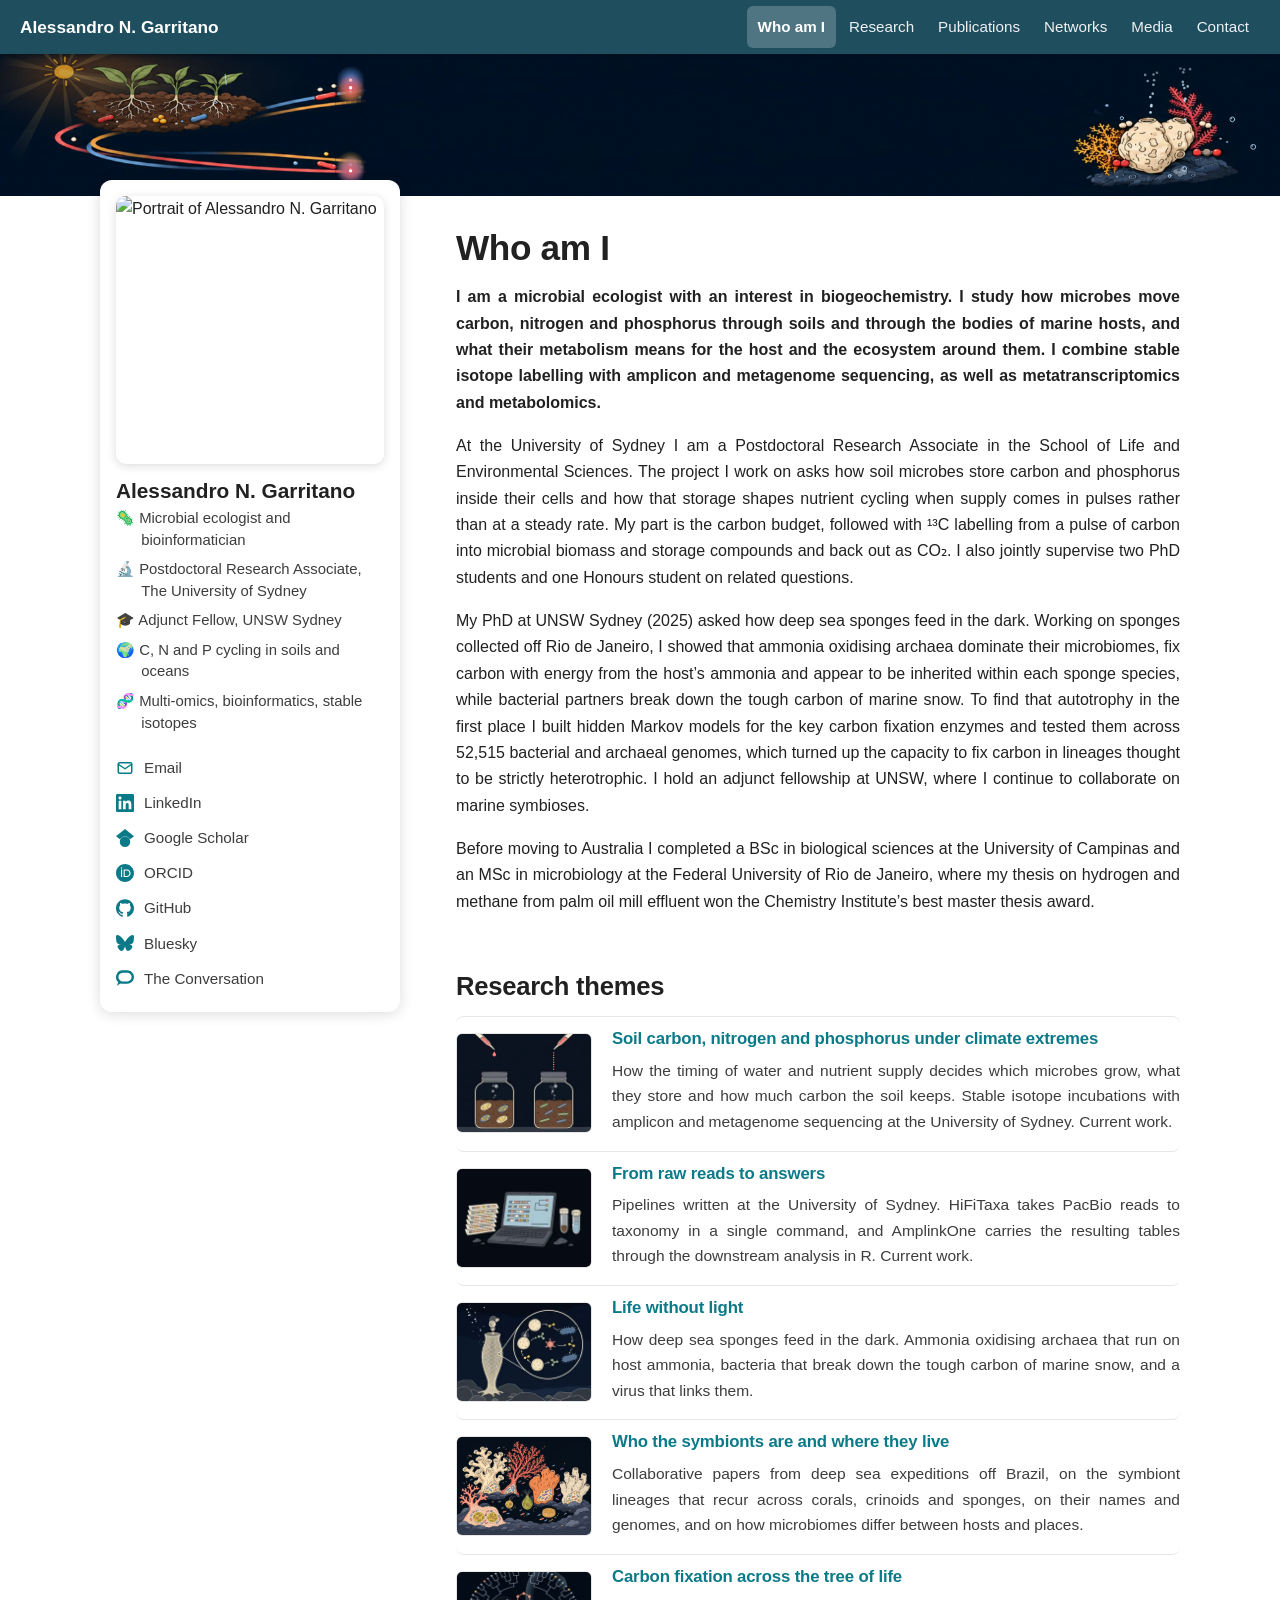
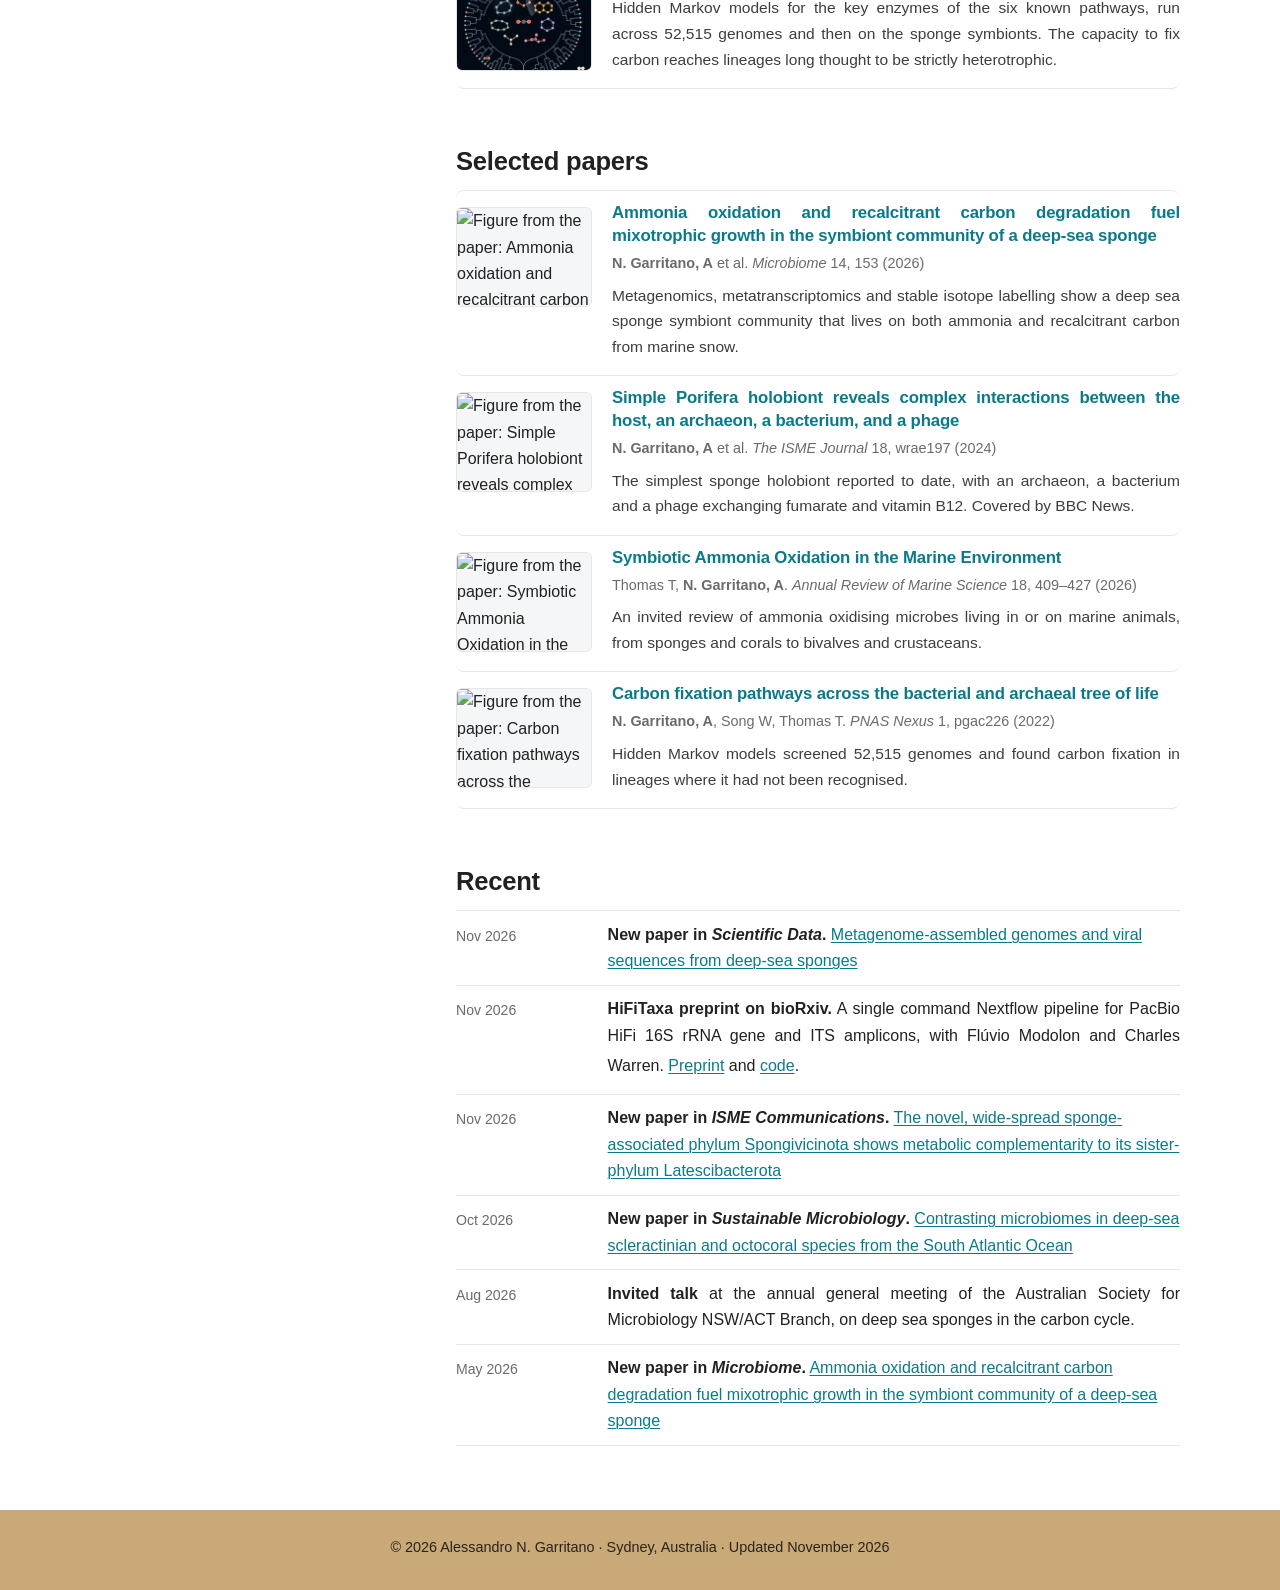
==== commit eb7c15aa: "Website update 2026-11-25" ====
--- a/index.html
+++ b/index.html
@@ -13,10 +13,9 @@
 <meta property="og:image" content="https://www.alessandrogarritano.com/assets/img/portrait.jpg">
 <meta name="twitter:card" content="summary">
 <meta name="author" content="Alessandro N. Garritano">
-<link rel="stylesheet" href="assets/style.css?v=7e19371a58">
-<link rel="stylesheet" href="assets/animated.css?v=7e19371a58">
-<link rel="preload" as="image" href="assets/img/banner.webp" media="(min-width: 561px)">
-<link rel="preload" as="image" href="assets/img/banner_phone.webp" media="(max-width: 560px)">
+<link rel="stylesheet" href="assets/style.css?v=c9e663c9ee">
+<link rel="stylesheet" href="assets/animated.css?v=c9e663c9ee">
+<link rel="preload" as="image" href="assets/img/banner.webp">
 <link rel="icon" href="favicon.ico" sizes="48x48">
 <link rel="icon" href="assets/favicon-32.png" sizes="32x32" type="image/png">
 <link rel="icon" href="assets/favicon-192.png" sizes="192x192" type="image/png">
@@ -199,9 +198,9 @@
   });
 })();
 </script>
-<script src="assets/animated.js?v=7e19371a58"></script>
-<script src="assets/figures.js?v=7e19371a58"></script>
-<script src="assets/extras.js?v=7e19371a58"></script>
+<script src="assets/animated.js?v=c9e663c9ee"></script>
+<script src="assets/figures.js?v=c9e663c9ee"></script>
+<script src="assets/extras.js?v=c9e663c9ee"></script>
 <script data-goatcounter="https://alegarritano.goatcounter.com/count" async src="//gc.zgo.at/count.js"></script>
 </body>
 </html>
--- a/assets/style.css
+++ b/assets/style.css
@@ -291,8 +291,6 @@
 .network h2 { margin-bottom: 0.4rem; }
 .network p:last-child { margin-top: 0.3rem; }
 
-/* phones get a 6 to 1 banner, half the height of the earlier 3 to 1 strip */
-@media (max-width: 560px) { .strip { aspect-ratio: 900 / 150; max-height: none; background-image: url('img/banner_phone.webp'); } }
 
 /* phones: body copy is left aligned, full justification leaves wide gaps in narrow columns */
 
--- a/assets/animated.css
+++ b/assets/animated.css
@@ -7,12 +7,11 @@
 .strip .cycle-hint.left { left: 12px; }
 .strip .cycle-hint.right { right: 12px; }
 .strip.hover-soil .cycle-hint.left, .strip.hover-sea .cycle-hint.right { opacity: 1; transform: none; }
+/* the hover labels are for a mouse; on touch screens a tap would leave them over the banner */
+@media (hover: none) { .strip .cycle-hint { display: none; } }
 /* on the first page of a visit the banner opens without its loops, and the script draws them in */
-@media (min-width: 561px) and (prefers-reduced-motion: no-preference) {
+@media (prefers-reduced-motion: no-preference) {
   .js:not(.banner-drawn) .strip { background-image: url('img/banner_noloops.webp'); }
-}
-@media (max-width: 560px) and (prefers-reduced-motion: no-preference) {
-  .js:not(.banner-drawn) .strip { background-image: url('img/banner_phone_noloops.webp'); }
 }
 
 /* themes on the home page light up when their end of the cycle is hovered */
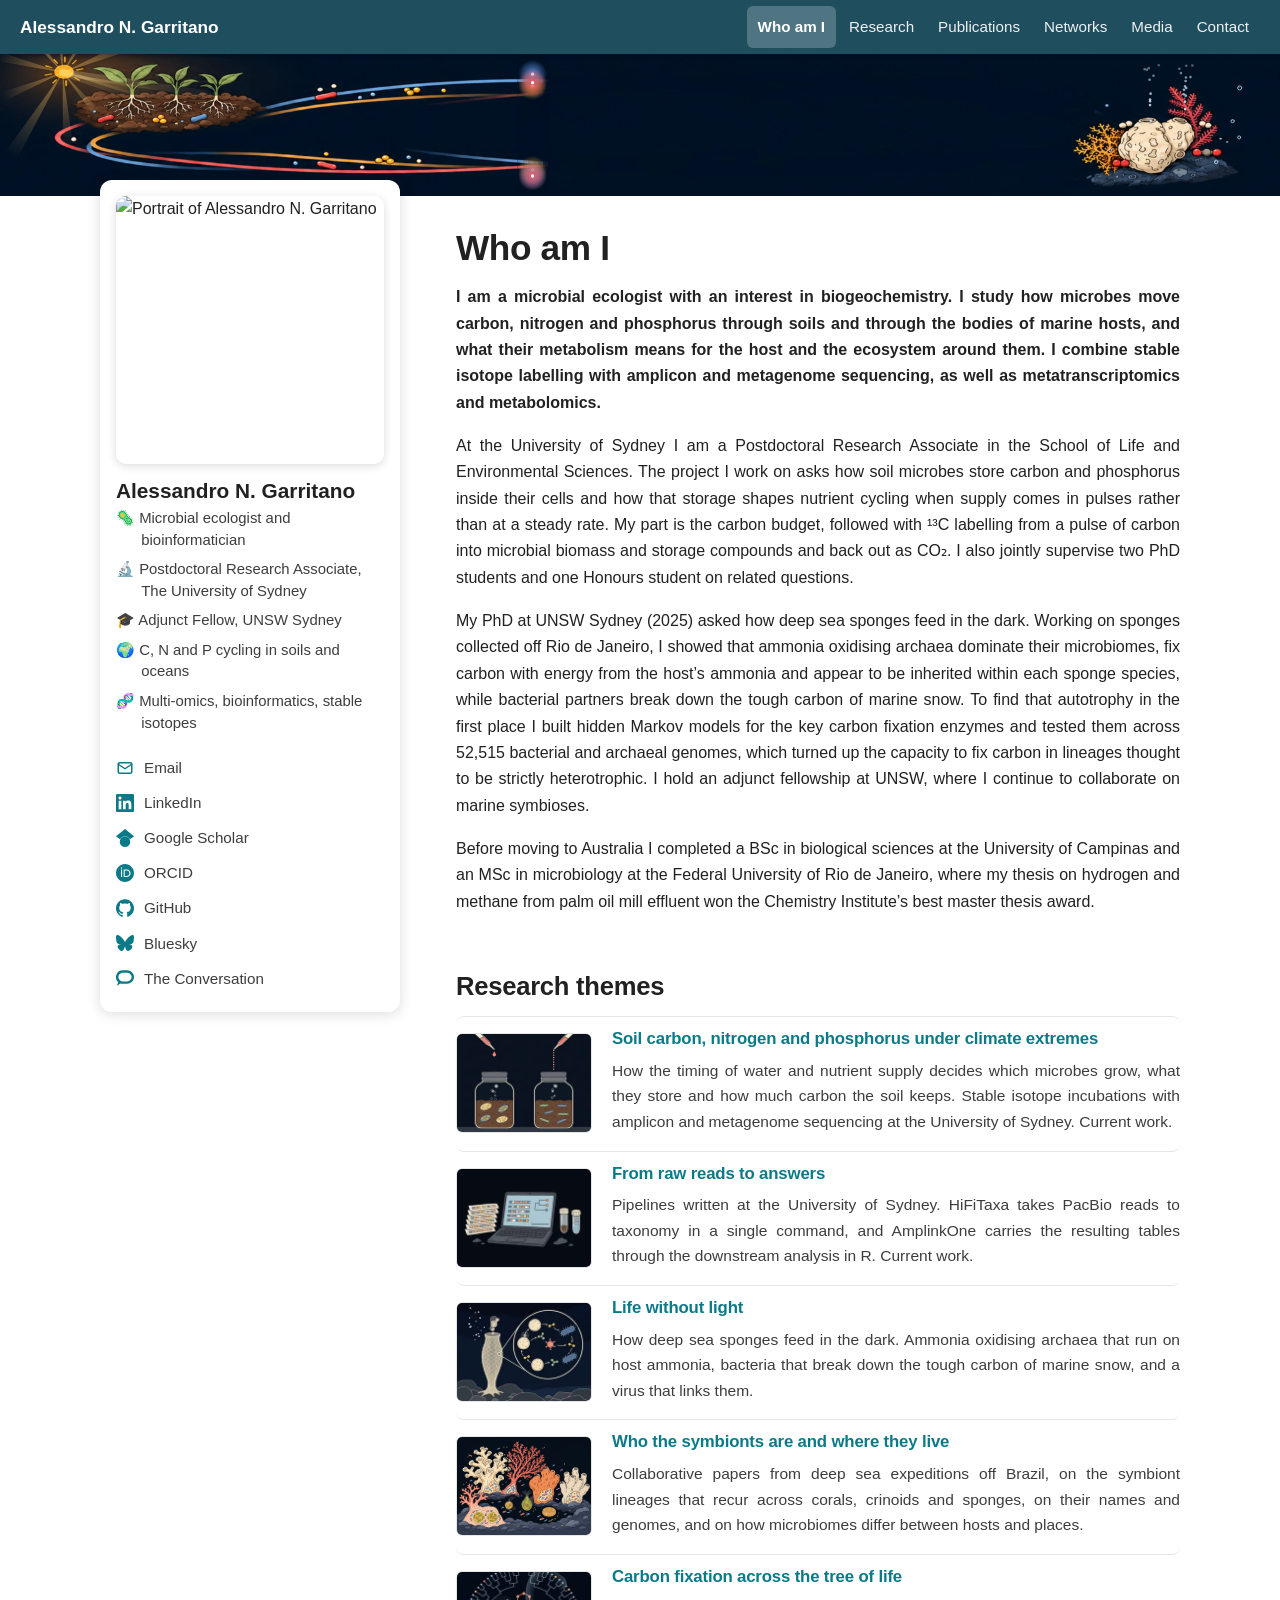
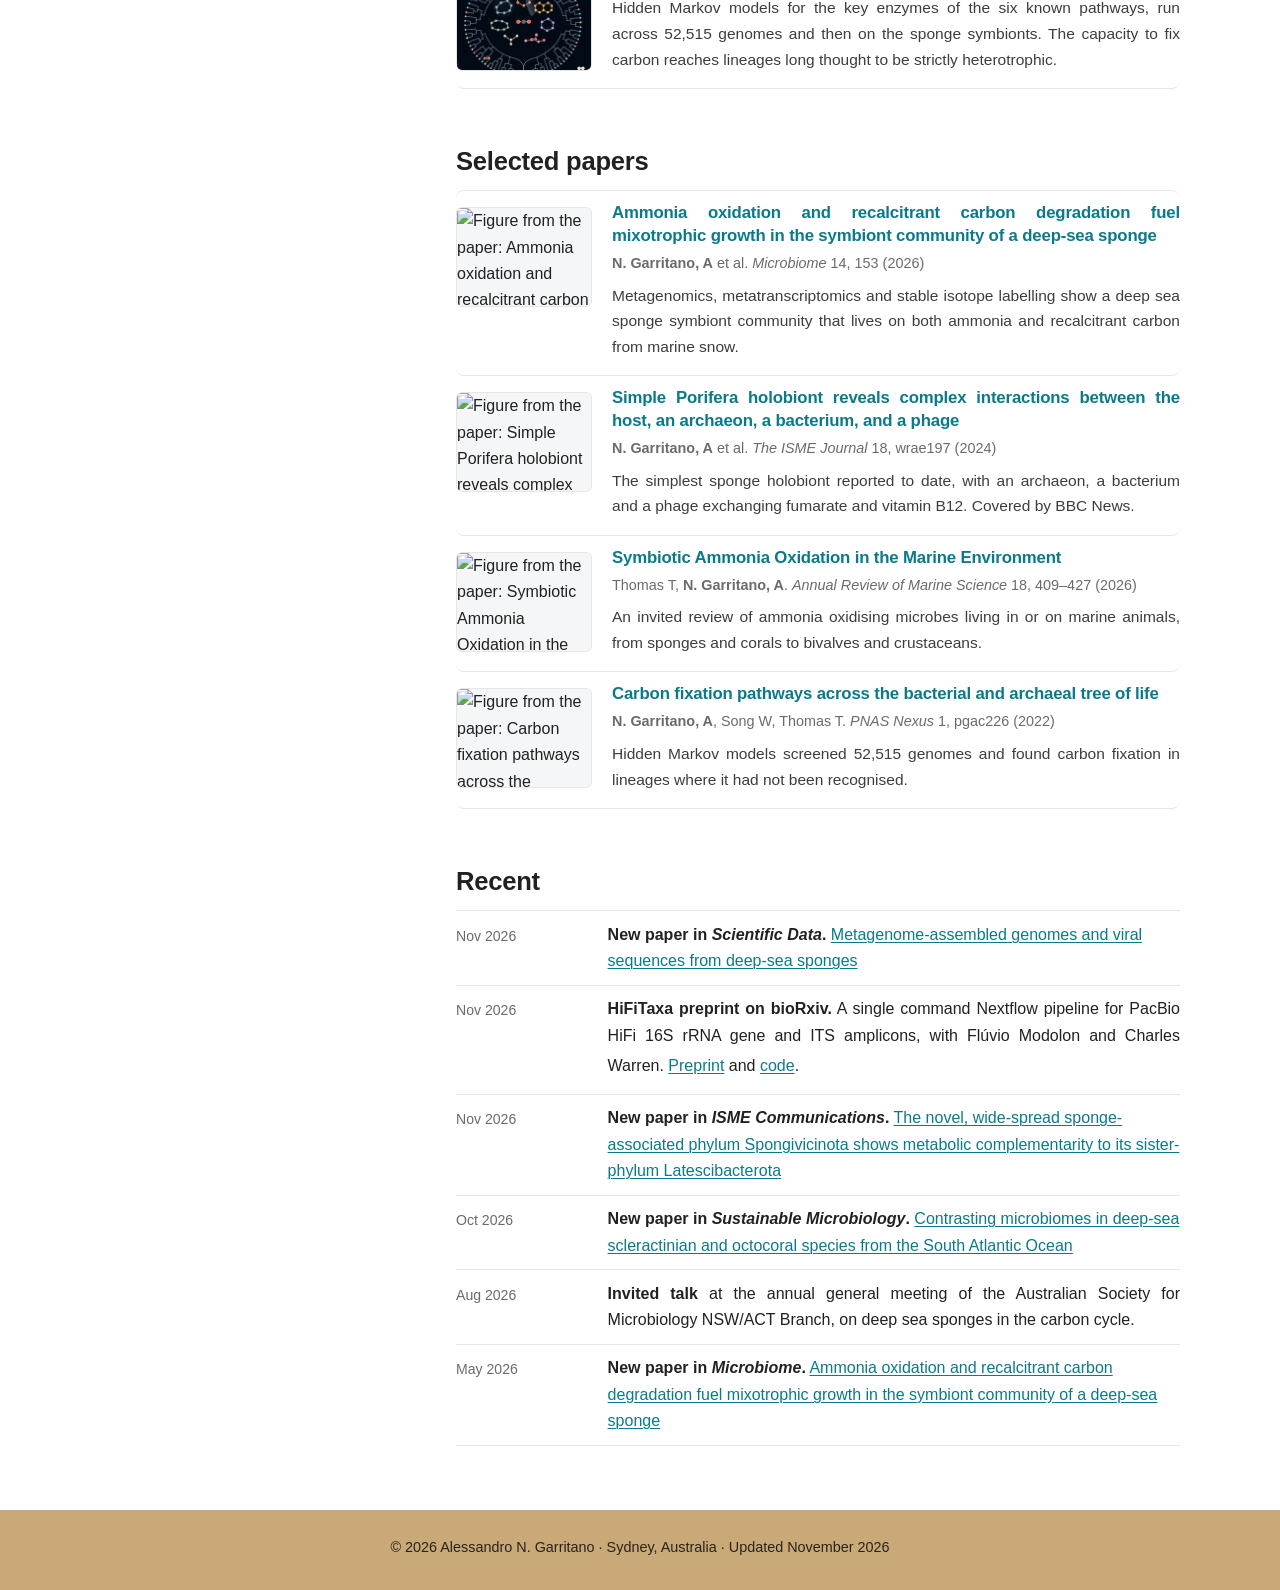
==== commit 578aa0c2: "Website update 2026-11-26" ====
--- a/index.html
+++ b/index.html
@@ -13,8 +13,8 @@
 <meta property="og:image" content="https://www.alessandrogarritano.com/assets/img/portrait.jpg">
 <meta name="twitter:card" content="summary">
 <meta name="author" content="Alessandro N. Garritano">
-<link rel="stylesheet" href="assets/style.css?v=c9e663c9ee">
-<link rel="stylesheet" href="assets/animated.css?v=c9e663c9ee">
+<link rel="stylesheet" href="assets/style.css?v=95078370cb">
+<link rel="stylesheet" href="assets/animated.css?v=95078370cb">
 <link rel="preload" as="image" href="assets/img/banner.webp">
 <link rel="icon" href="favicon.ico" sizes="48x48">
 <link rel="icon" href="assets/favicon-32.png" sizes="32x32" type="image/png">
@@ -198,9 +198,9 @@
   });
 })();
 </script>
-<script src="assets/animated.js?v=c9e663c9ee"></script>
-<script src="assets/figures.js?v=c9e663c9ee"></script>
-<script src="assets/extras.js?v=c9e663c9ee"></script>
+<script src="assets/animated.js?v=95078370cb"></script>
+<script src="assets/figures.js?v=95078370cb"></script>
+<script src="assets/extras.js?v=95078370cb"></script>
 <script data-goatcounter="https://alegarritano.goatcounter.com/count" async src="//gc.zgo.at/count.js"></script>
 </body>
 </html>
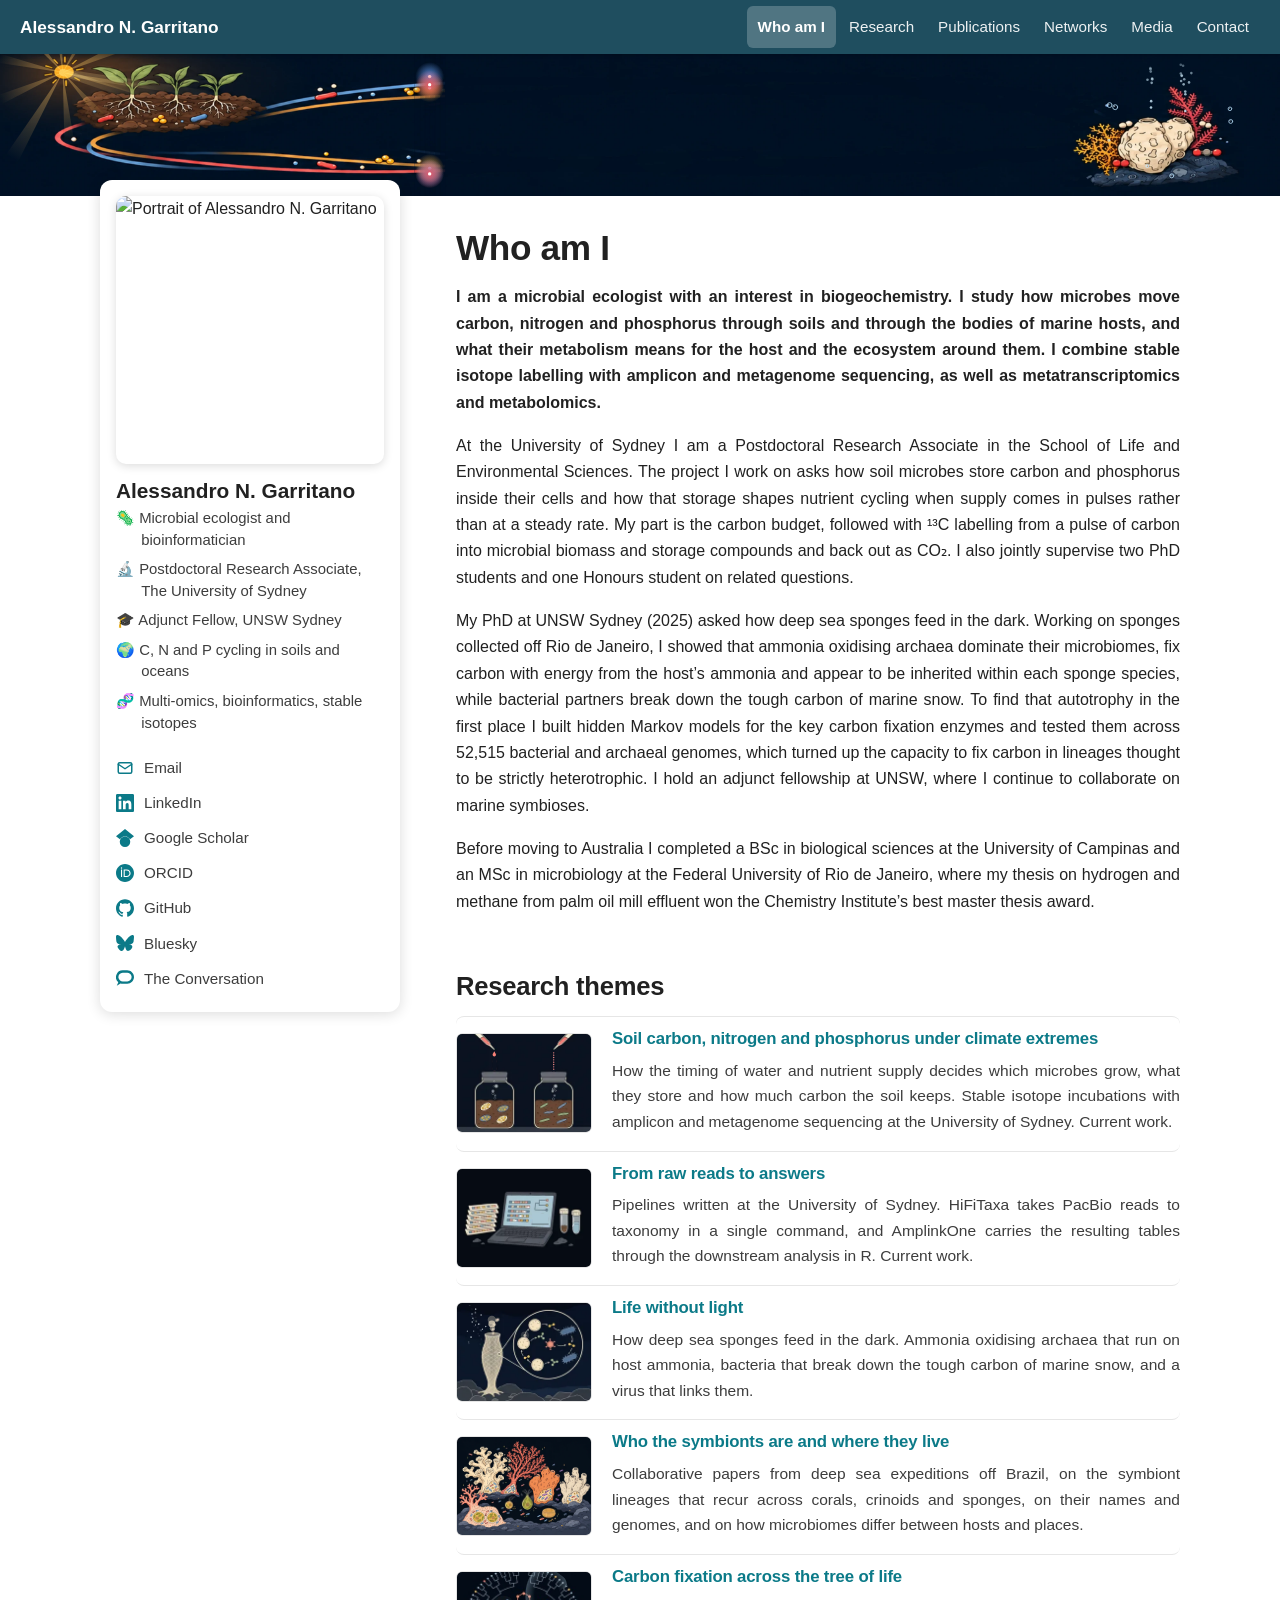
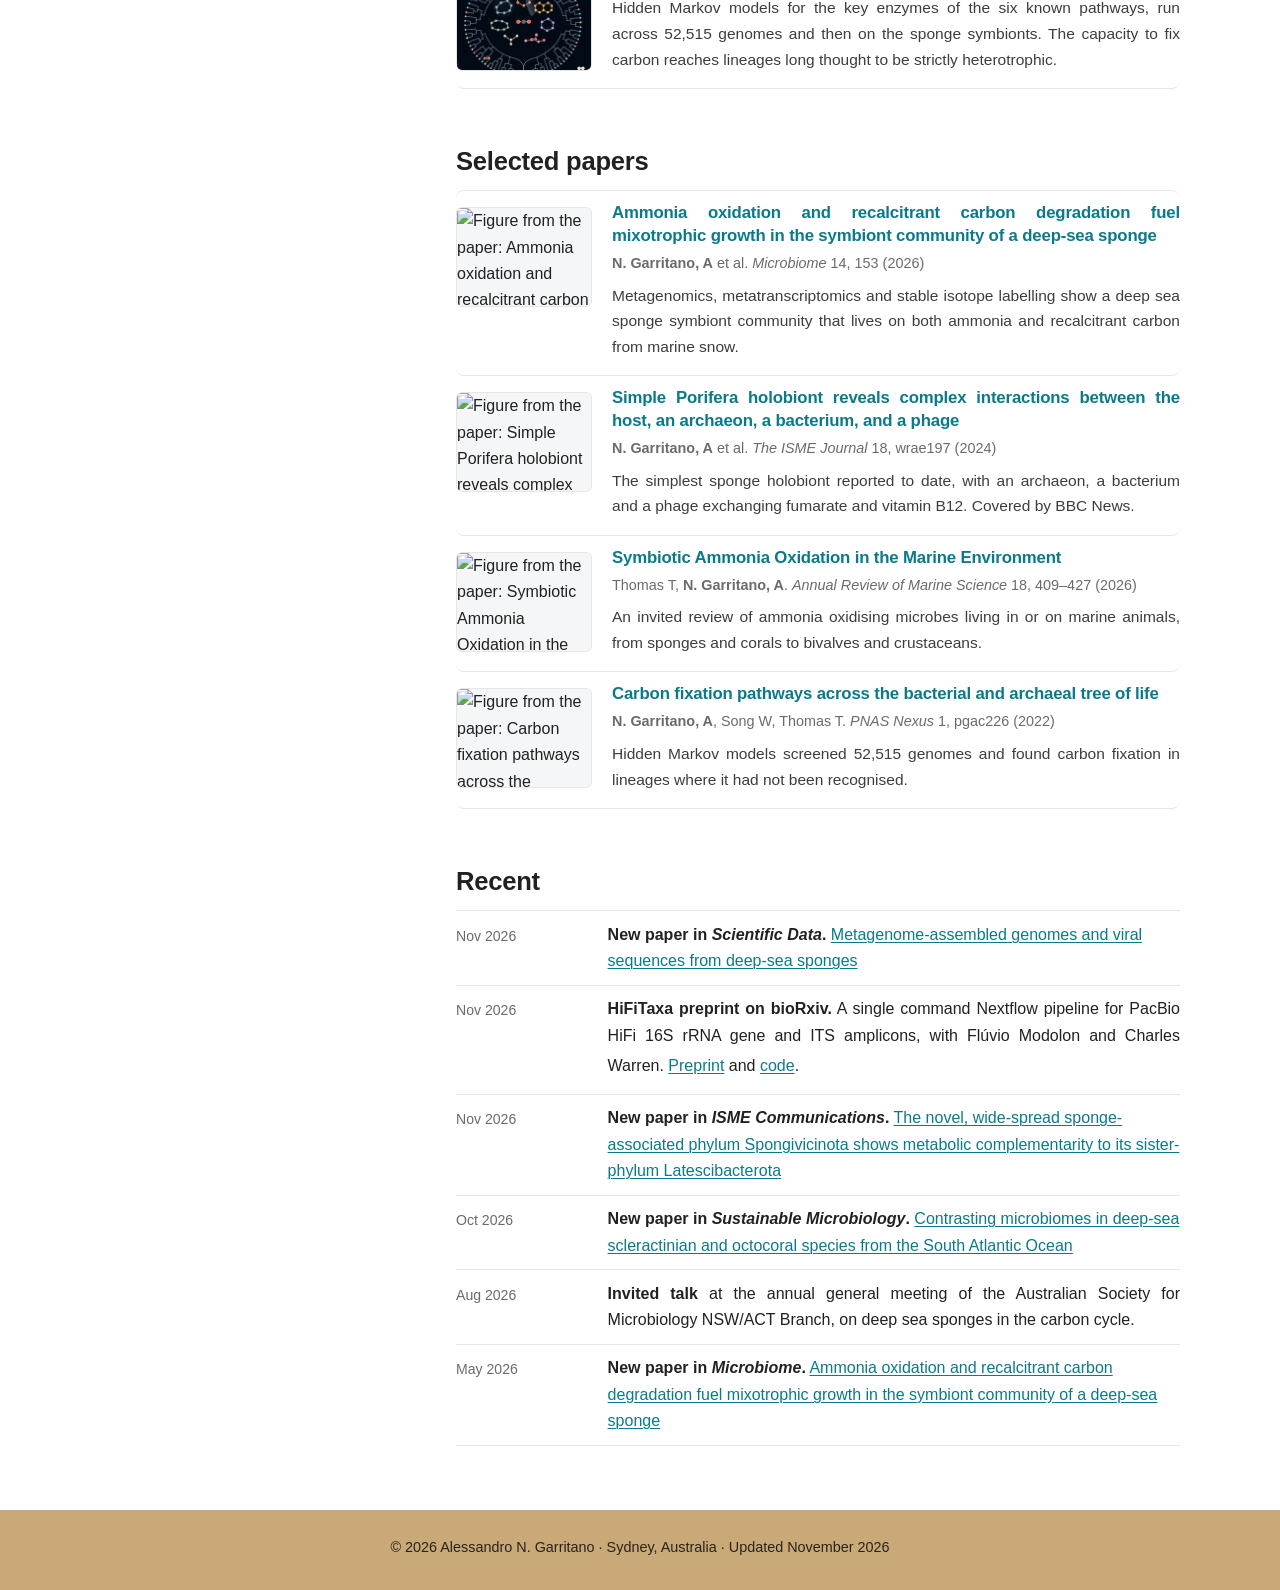
==== commit 960e9ea8: "Website update 2026-11-26" ====
--- a/index.html
+++ b/index.html
@@ -13,8 +13,8 @@
 <meta property="og:image" content="https://www.alessandrogarritano.com/assets/img/portrait.jpg">
 <meta name="twitter:card" content="summary">
 <meta name="author" content="Alessandro N. Garritano">
-<link rel="stylesheet" href="assets/style.css?v=95078370cb">
-<link rel="stylesheet" href="assets/animated.css?v=95078370cb">
+<link rel="stylesheet" href="assets/style.css?v=5bcb4b9227">
+<link rel="stylesheet" href="assets/animated.css?v=5bcb4b9227">
 <link rel="preload" as="image" href="assets/img/banner.webp">
 <link rel="icon" href="favicon.ico" sizes="48x48">
 <link rel="icon" href="assets/favicon-32.png" sizes="32x32" type="image/png">
@@ -198,9 +198,9 @@
   });
 })();
 </script>
-<script src="assets/animated.js?v=95078370cb"></script>
-<script src="assets/figures.js?v=95078370cb"></script>
-<script src="assets/extras.js?v=95078370cb"></script>
+<script src="assets/animated.js?v=5bcb4b9227"></script>
+<script src="assets/figures.js?v=5bcb4b9227"></script>
+<script src="assets/extras.js?v=5bcb4b9227"></script>
 <script data-goatcounter="https://alegarritano.goatcounter.com/count" async src="//gc.zgo.at/count.js"></script>
 </body>
 </html>
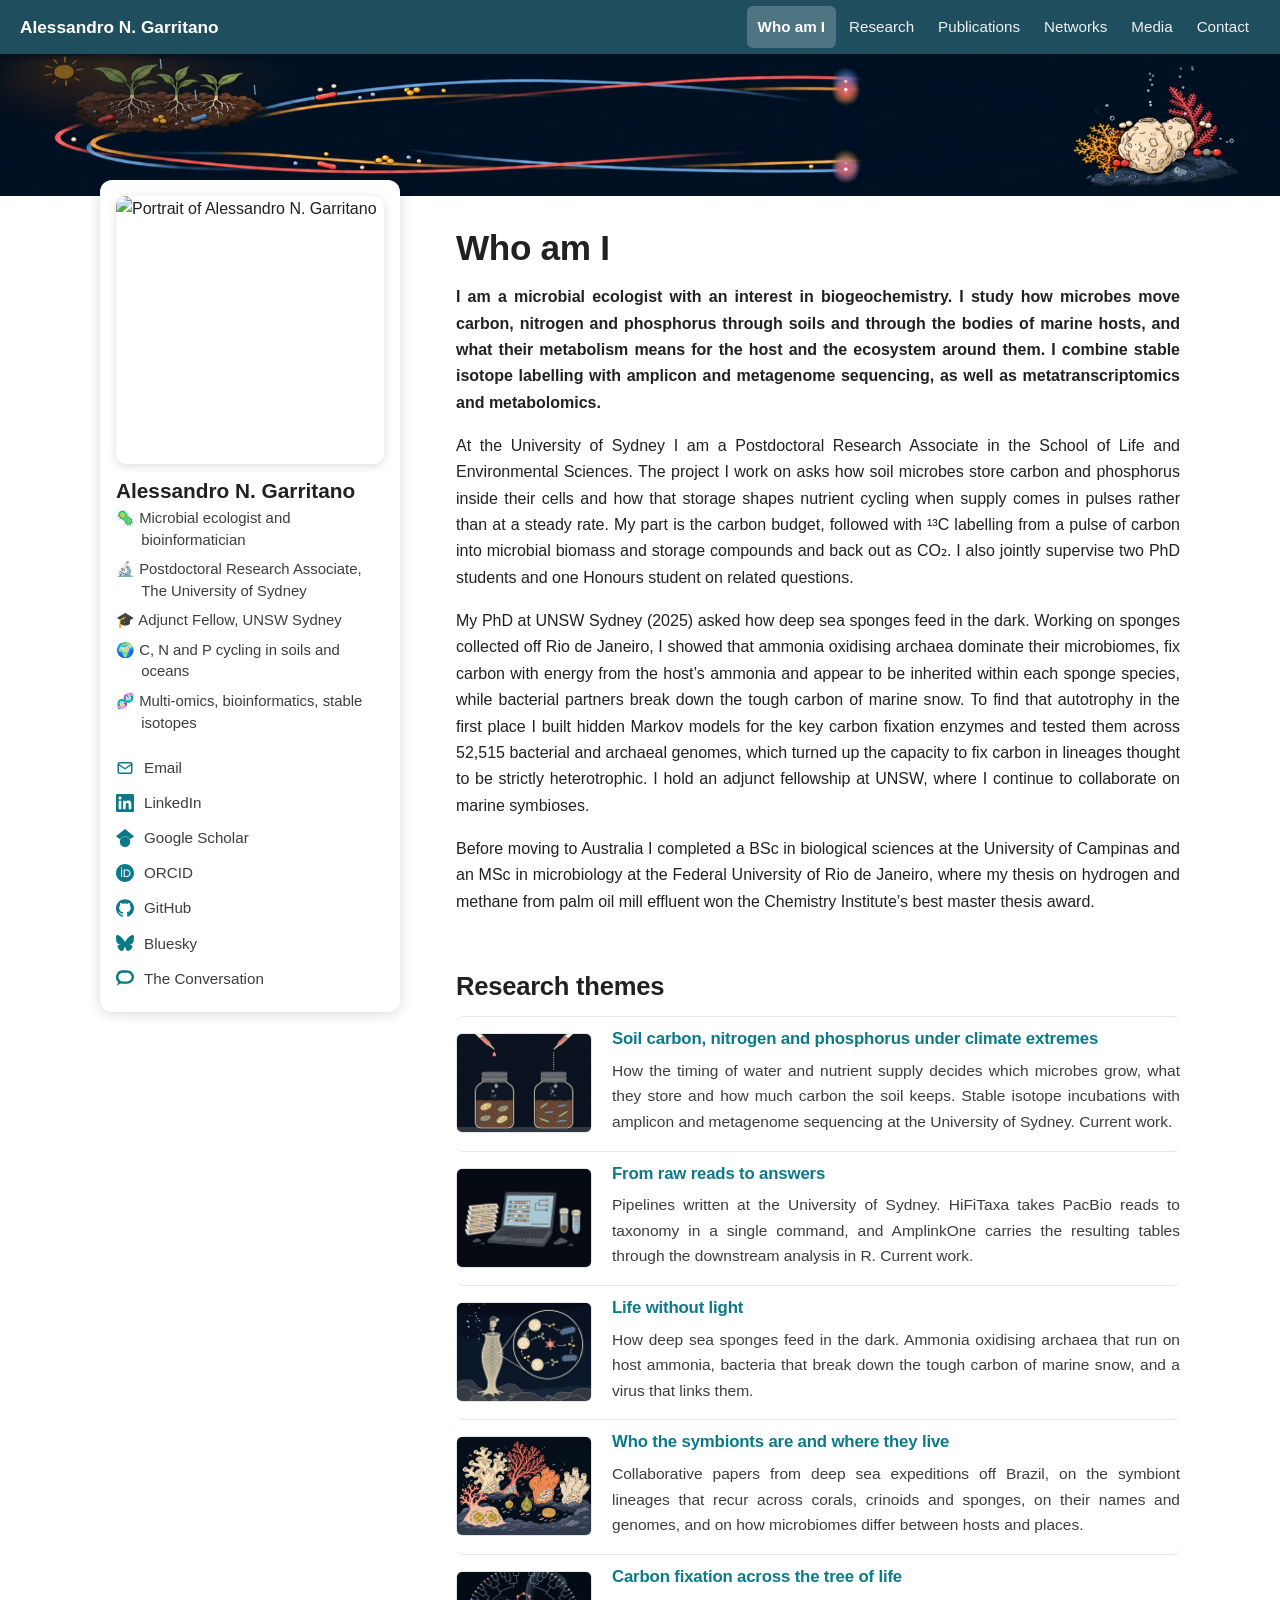
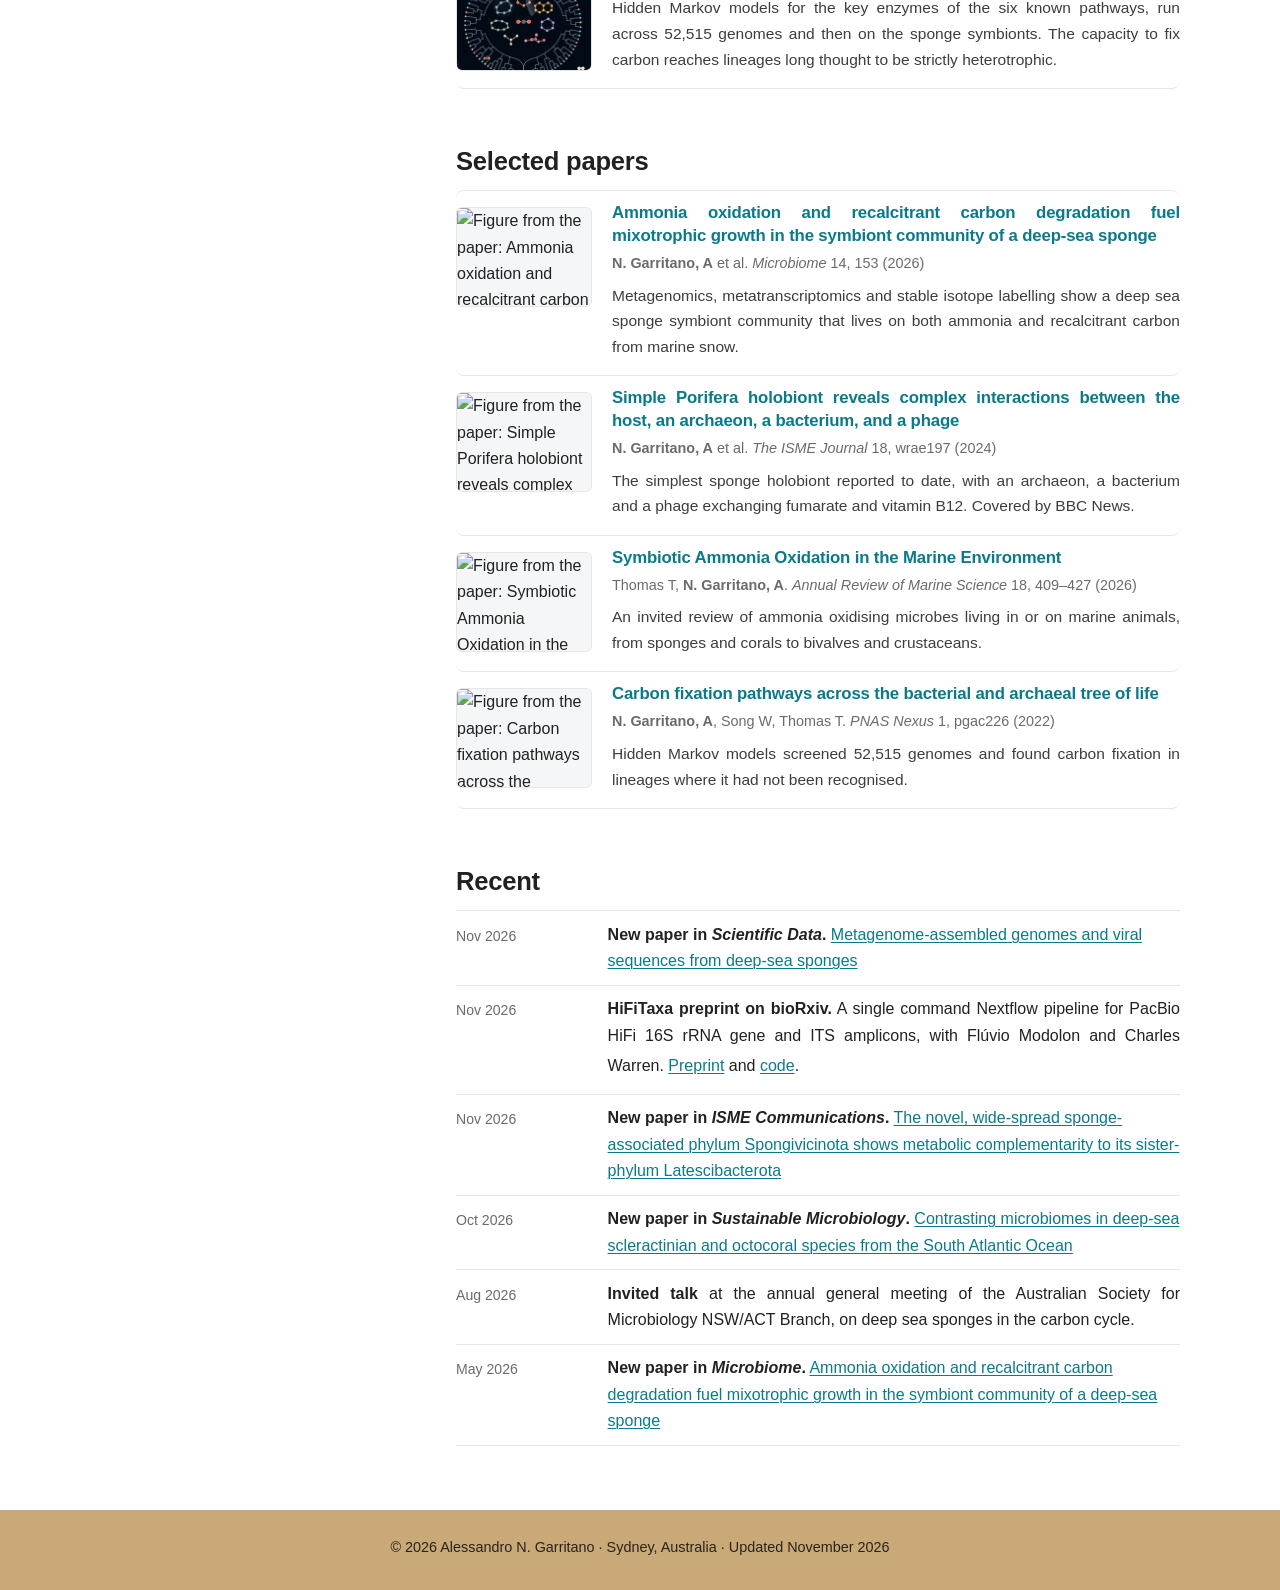
==== commit a682e351: "Website update 2026-11-26" ====
--- a/index.html
+++ b/index.html
@@ -13,8 +13,8 @@
 <meta property="og:image" content="https://www.alessandrogarritano.com/assets/img/portrait.jpg">
 <meta name="twitter:card" content="summary">
 <meta name="author" content="Alessandro N. Garritano">
-<link rel="stylesheet" href="assets/style.css?v=5bcb4b9227">
-<link rel="stylesheet" href="assets/animated.css?v=5bcb4b9227">
+<link rel="stylesheet" href="assets/style.css?v=e92e5d1db7">
+<link rel="stylesheet" href="assets/animated.css?v=e92e5d1db7">
 <link rel="preload" as="image" href="assets/img/banner.webp">
 <link rel="icon" href="favicon.ico" sizes="48x48">
 <link rel="icon" href="assets/favicon-32.png" sizes="32x32" type="image/png">
@@ -198,9 +198,9 @@
   });
 })();
 </script>
-<script src="assets/animated.js?v=5bcb4b9227"></script>
-<script src="assets/figures.js?v=5bcb4b9227"></script>
-<script src="assets/extras.js?v=5bcb4b9227"></script>
+<script src="assets/animated.js?v=e92e5d1db7"></script>
+<script src="assets/figures.js?v=e92e5d1db7"></script>
+<script src="assets/extras.js?v=e92e5d1db7"></script>
 <script data-goatcounter="https://alegarritano.goatcounter.com/count" async src="//gc.zgo.at/count.js"></script>
 </body>
 </html>
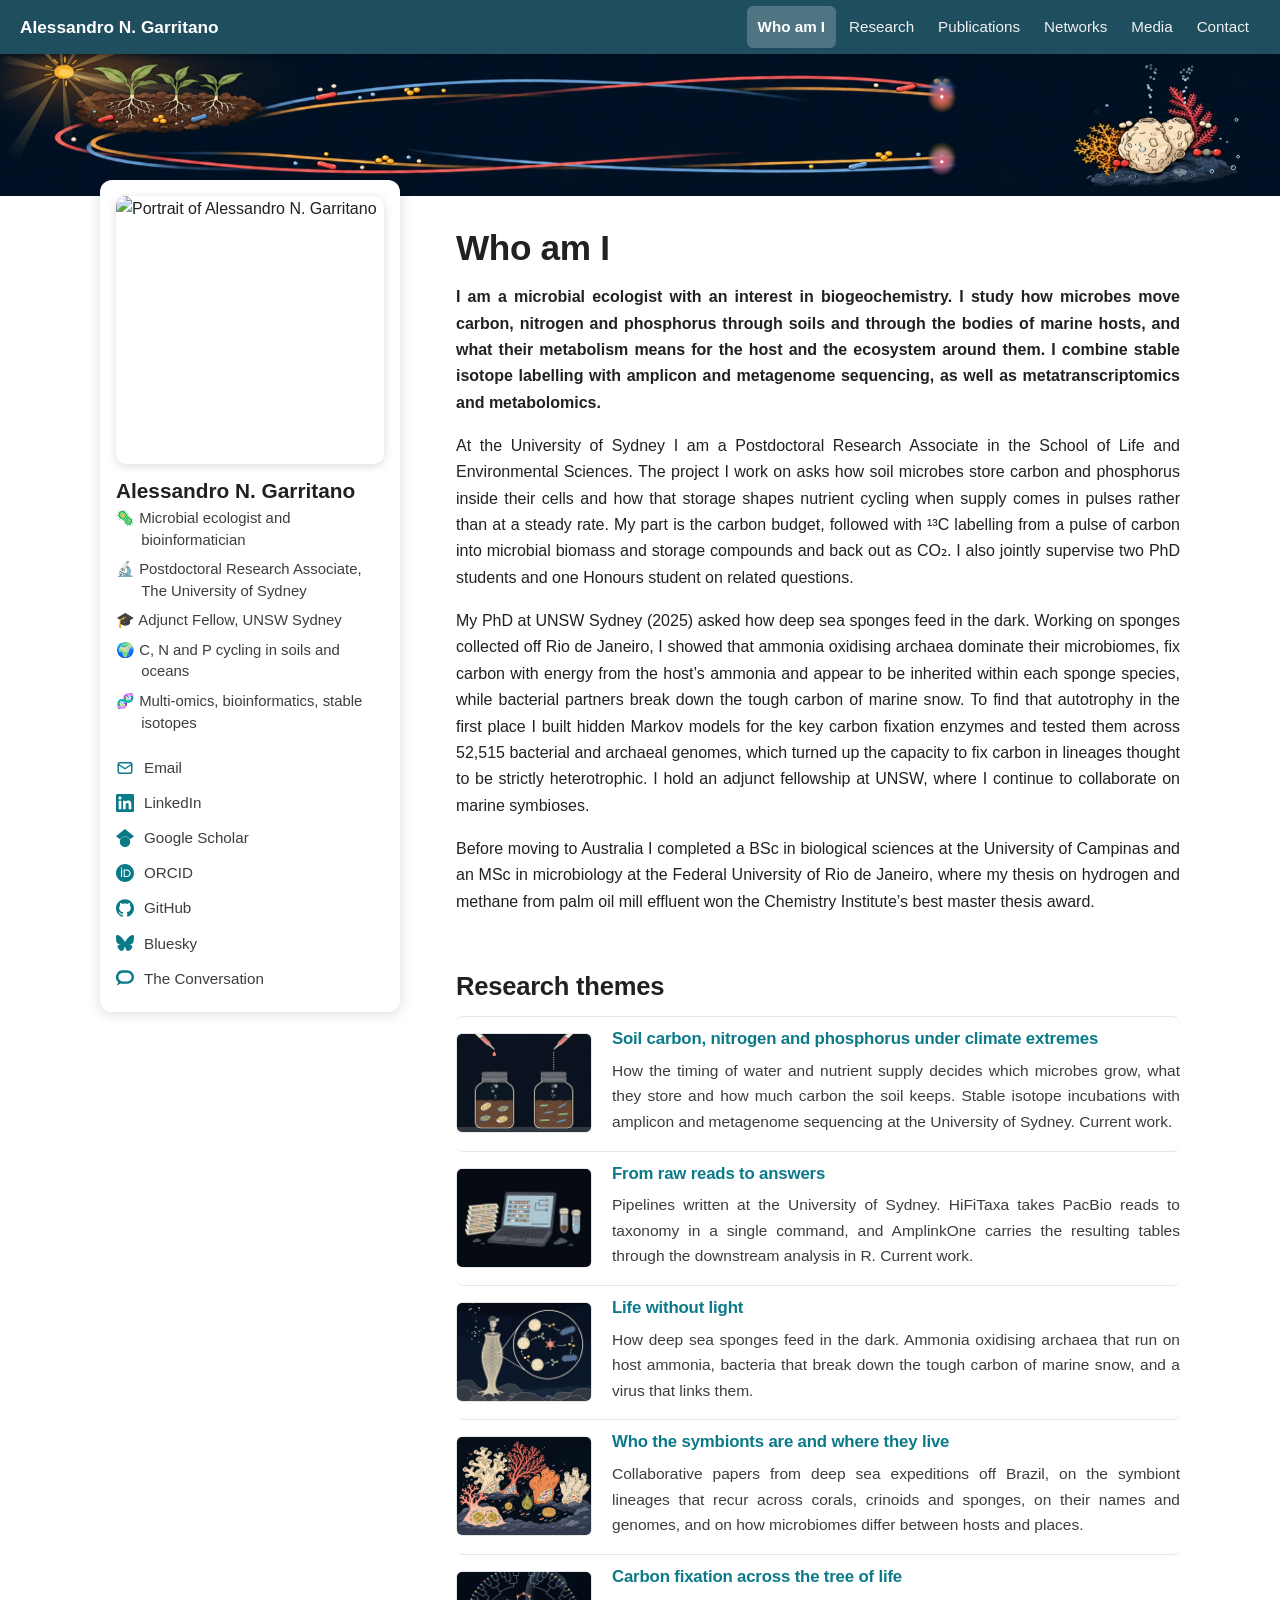
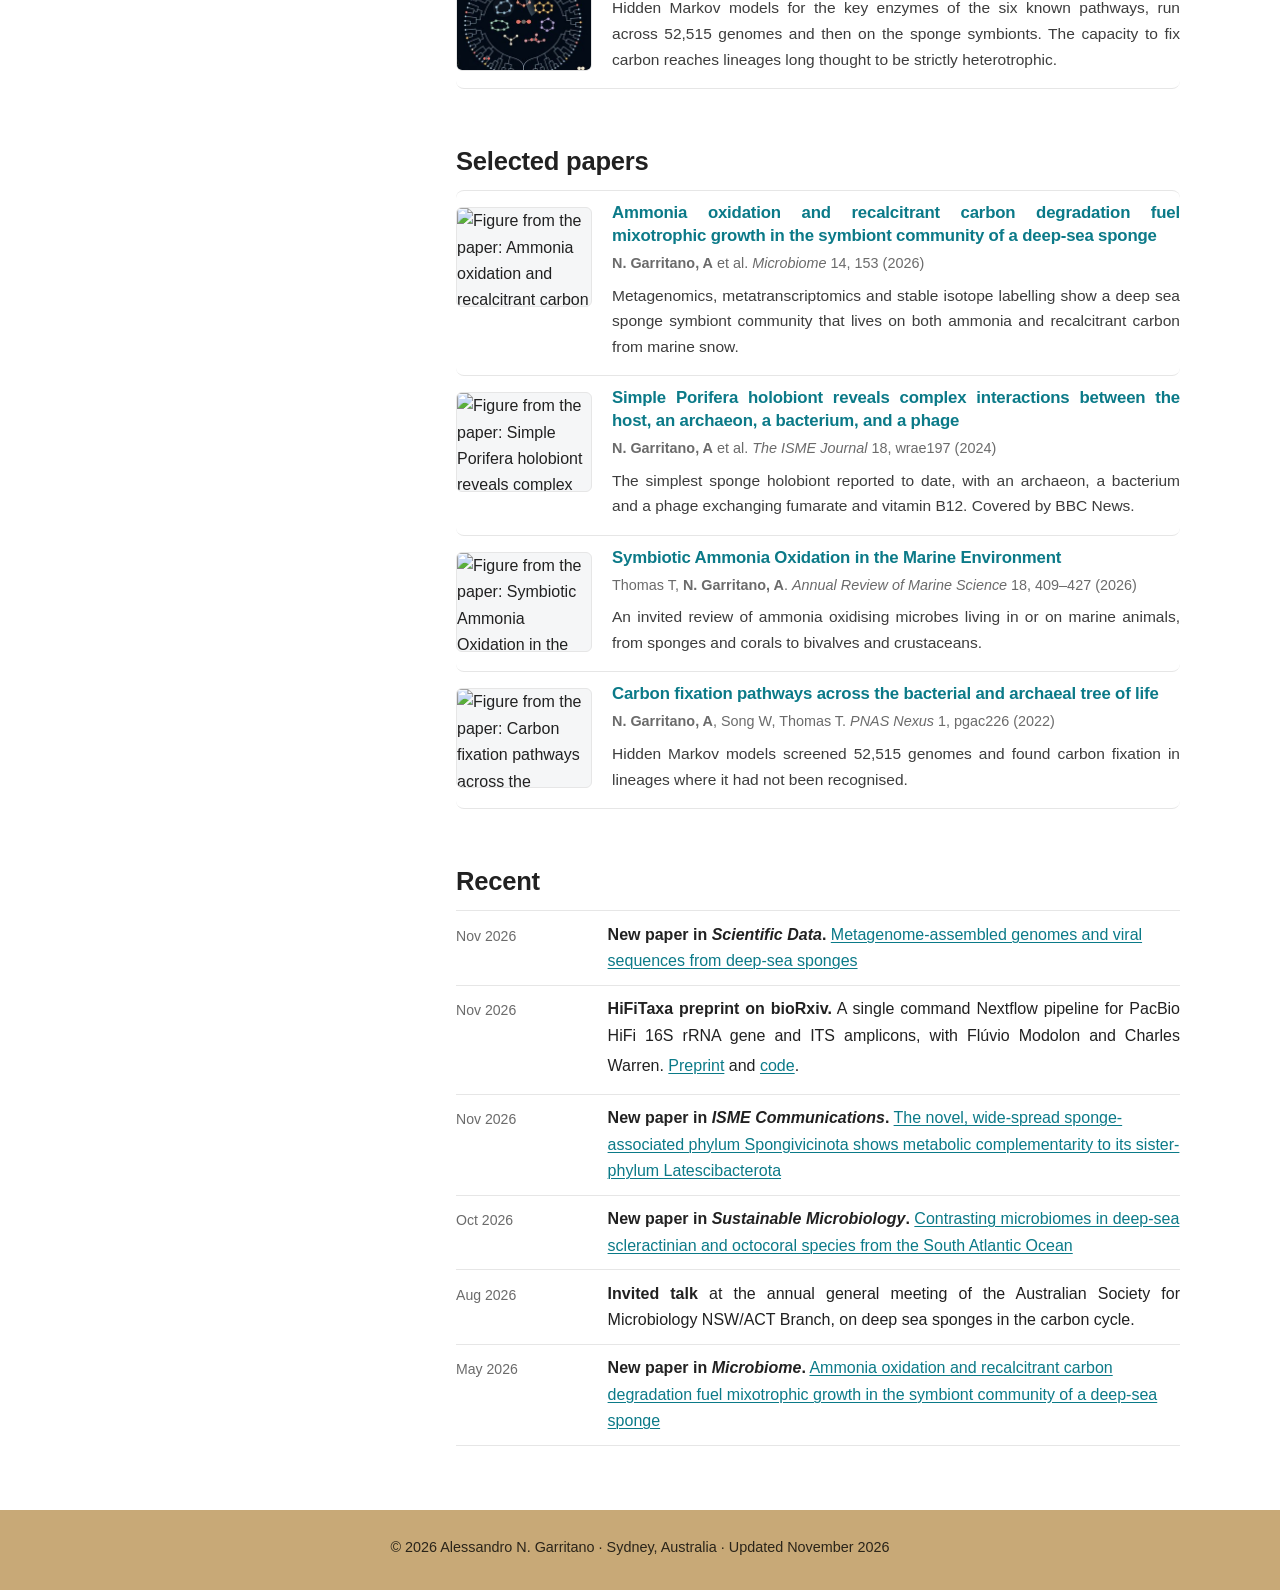
==== commit 745db4c0: "Website update 2026-11-26" ====
--- a/index.html
+++ b/index.html
@@ -13,8 +13,8 @@
 <meta property="og:image" content="https://www.alessandrogarritano.com/assets/img/portrait.jpg">
 <meta name="twitter:card" content="summary">
 <meta name="author" content="Alessandro N. Garritano">
-<link rel="stylesheet" href="assets/style.css?v=e92e5d1db7">
-<link rel="stylesheet" href="assets/animated.css?v=e92e5d1db7">
+<link rel="stylesheet" href="assets/style.css?v=e7bbce9cdc">
+<link rel="stylesheet" href="assets/animated.css?v=e7bbce9cdc">
 <link rel="preload" as="image" href="assets/img/banner.webp">
 <link rel="icon" href="favicon.ico" sizes="48x48">
 <link rel="icon" href="assets/favicon-32.png" sizes="32x32" type="image/png">
@@ -198,9 +198,9 @@
   });
 })();
 </script>
-<script src="assets/animated.js?v=e92e5d1db7"></script>
-<script src="assets/figures.js?v=e92e5d1db7"></script>
-<script src="assets/extras.js?v=e92e5d1db7"></script>
+<script src="assets/animated.js?v=e7bbce9cdc"></script>
+<script src="assets/figures.js?v=e7bbce9cdc"></script>
+<script src="assets/extras.js?v=e7bbce9cdc"></script>
 <script data-goatcounter="https://alegarritano.goatcounter.com/count" async src="//gc.zgo.at/count.js"></script>
 </body>
 </html>
--- a/assets/animated.css
+++ b/assets/animated.css
@@ -3,12 +3,6 @@
 /* 1. the element cycle in the banner */
 .strip { position: relative; overflow: hidden; }
 .strip canvas.cycle { position: absolute; inset: 0; width: 100%; height: 100%; pointer-events: none; }
-.strip .cycle-hint { position: absolute; top: 8px; padding: 3px 9px; border-radius: 999px; background: rgba(0,16,36,0.6); color: #fff; font: 600 12px/1.4 var(--sans); opacity: 0; transform: translateY(-4px); transition: opacity 0.25s, transform 0.25s; pointer-events: none; }
-.strip .cycle-hint.left { left: 12px; }
-.strip .cycle-hint.right { right: 12px; }
-.strip.hover-soil .cycle-hint.left, .strip.hover-sea .cycle-hint.right { opacity: 1; transform: none; }
-/* the hover labels are for a mouse; on touch screens a tap would leave them over the banner */
-@media (hover: none) { .strip .cycle-hint { display: none; } }
 /* on the first page of a visit the banner opens without its loops, and the script draws them in */
 @media (prefers-reduced-motion: no-preference) {
   .js:not(.banner-drawn) .strip { background-image: url('img/banner_noloops.webp'); }
